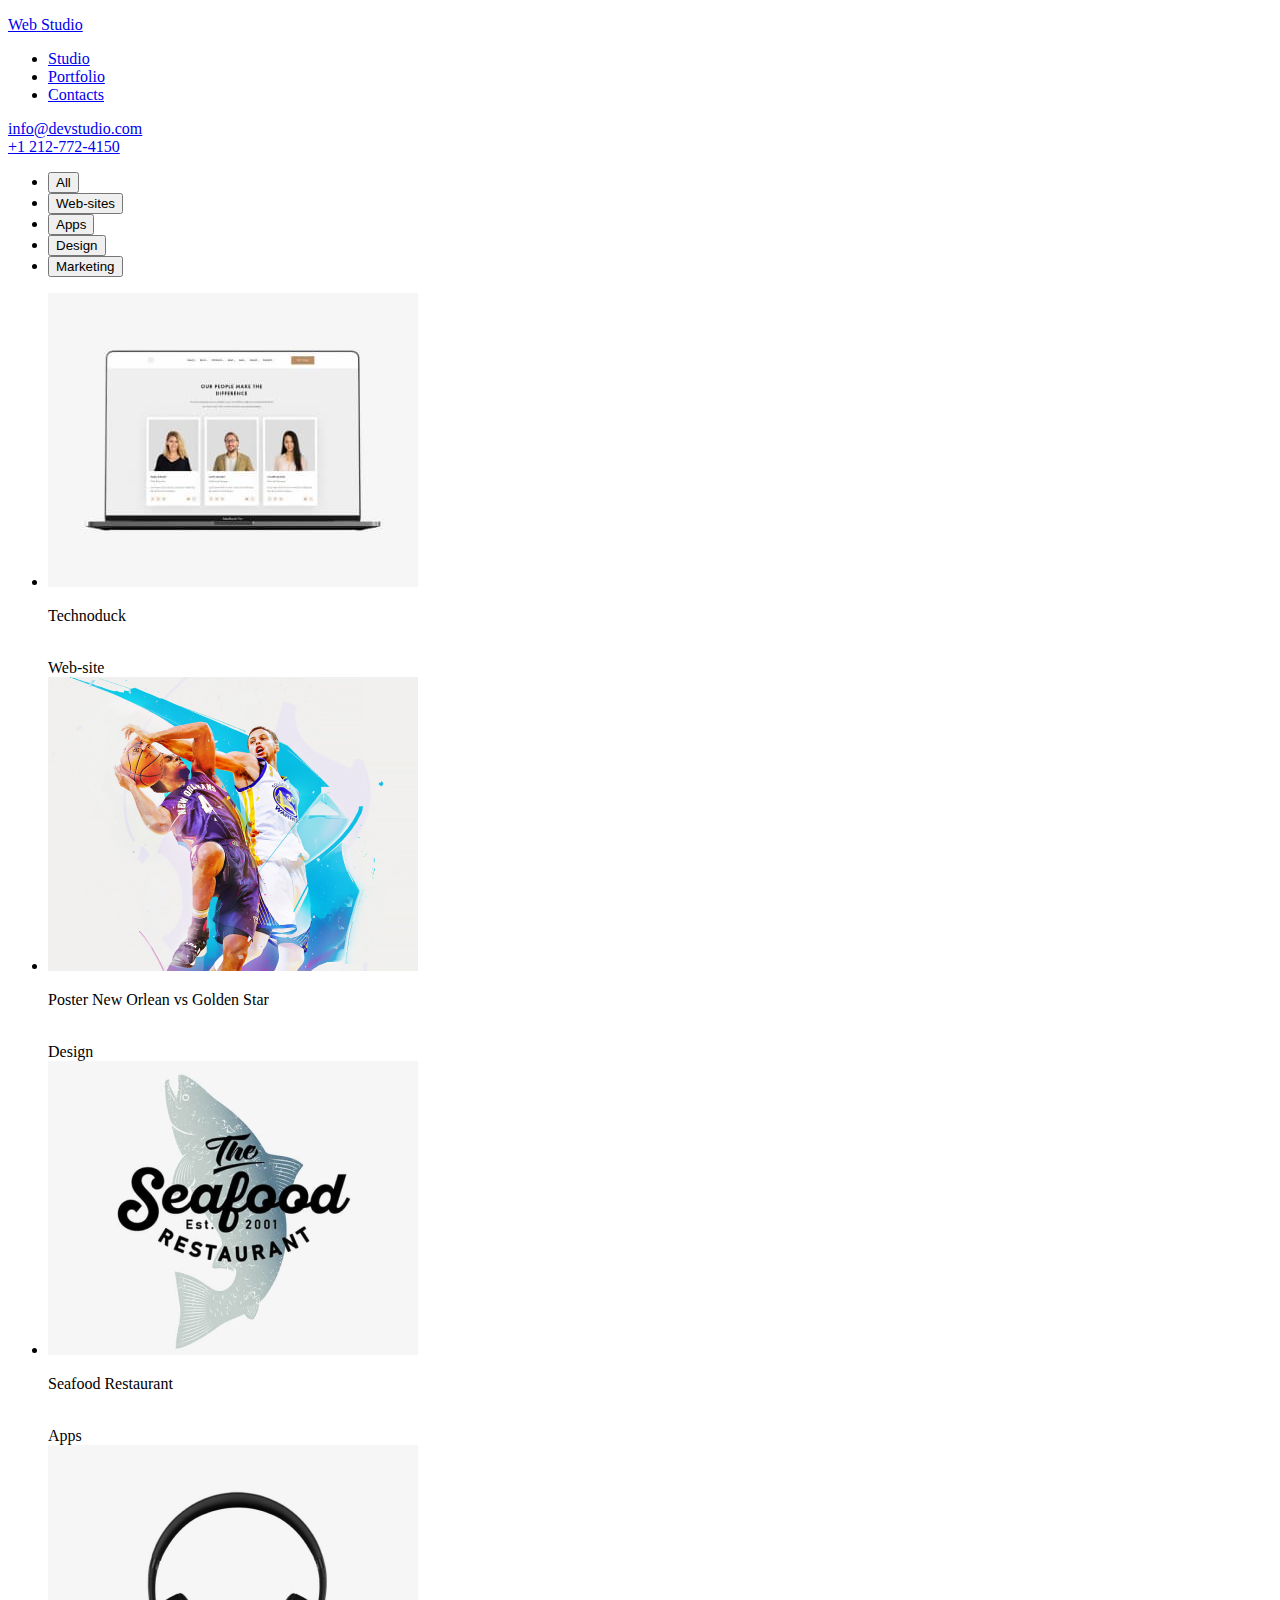
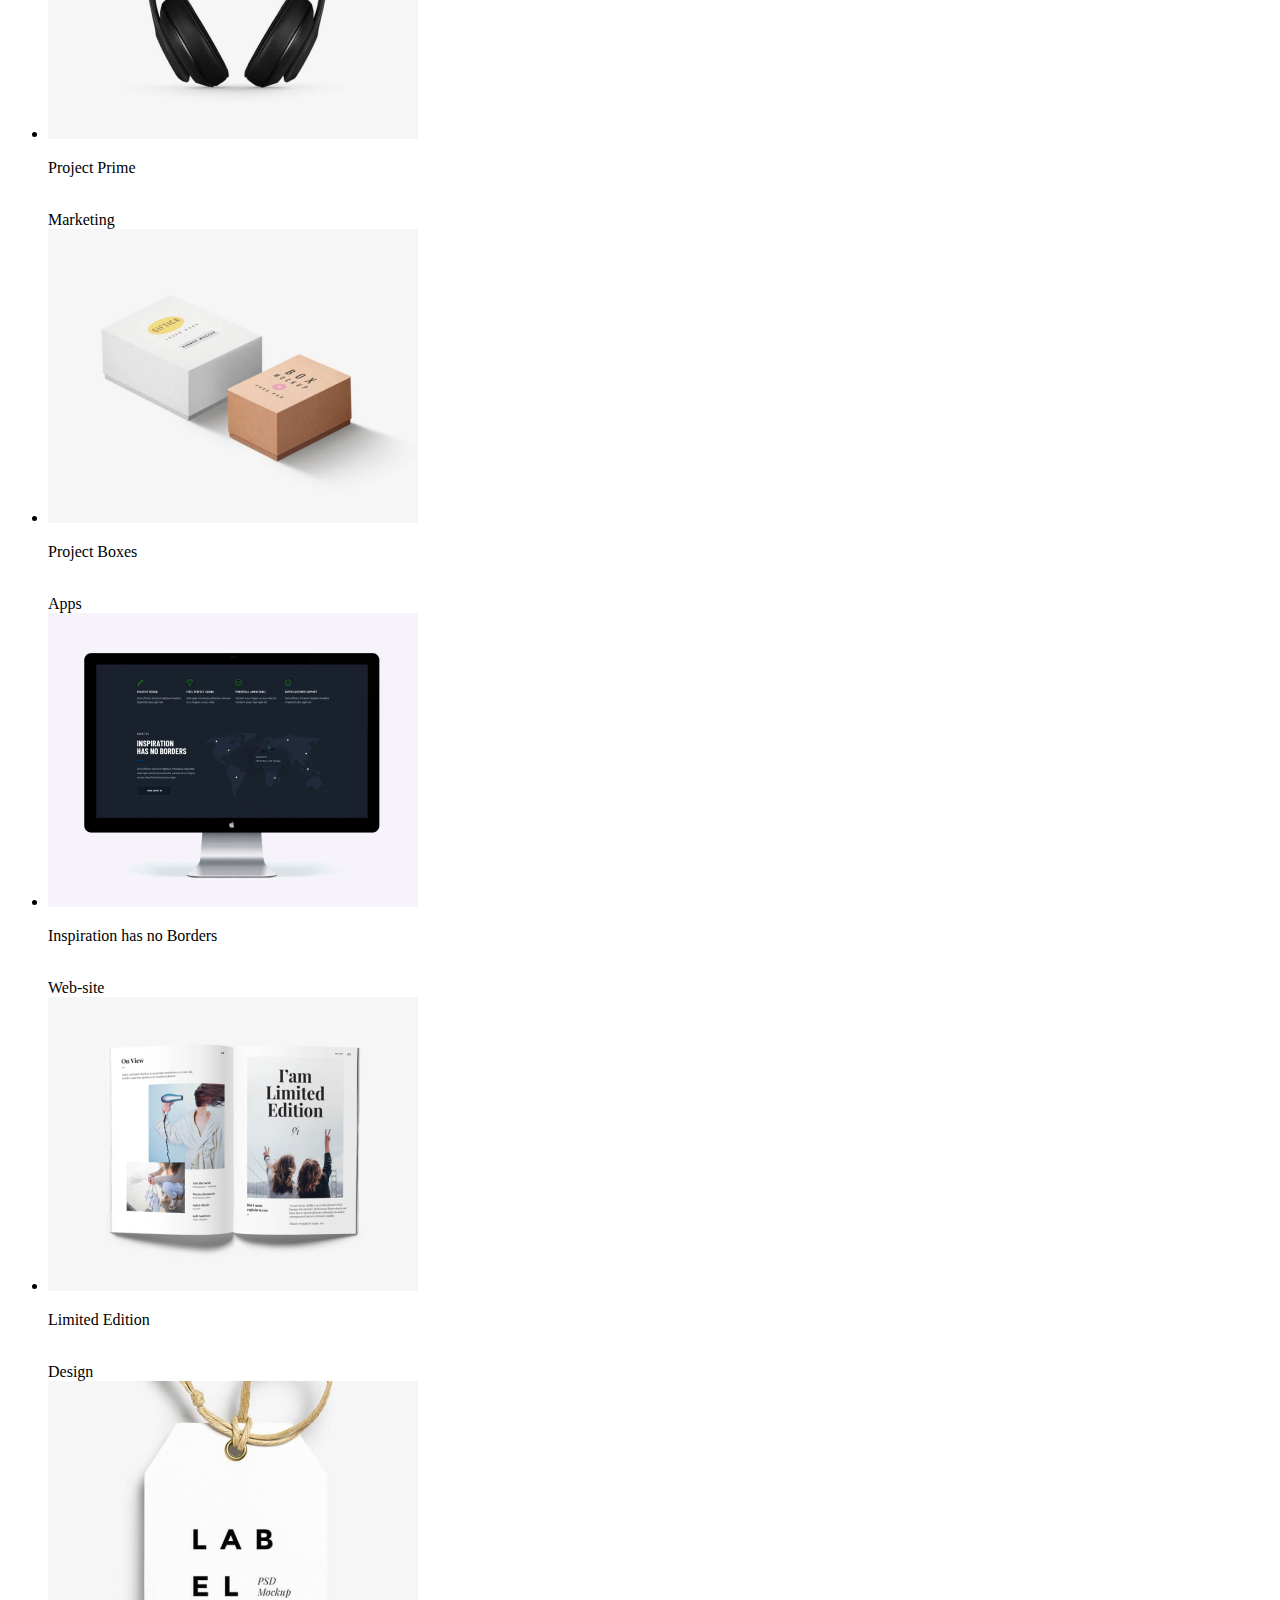
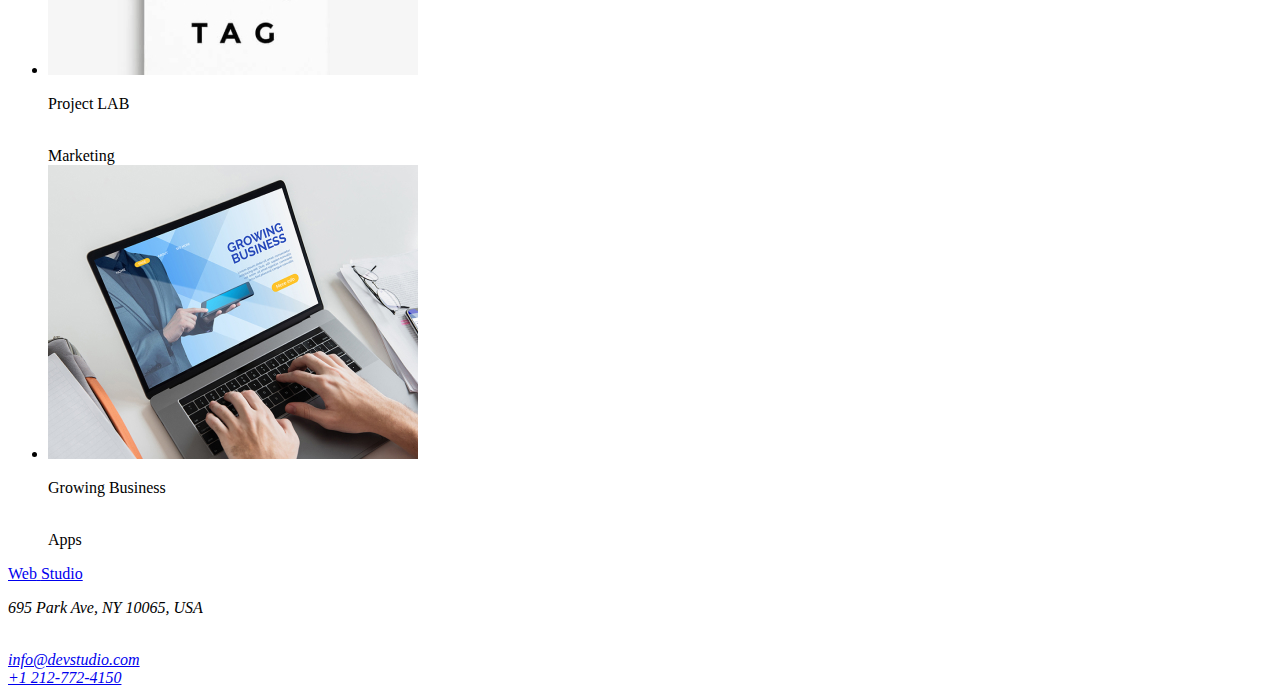
==== portofoliu.html @ f9ac8715 "add html files" ====
<!DOCTYPE html>
<html lang="en">
  <head>
    <meta charset="UTF-8" />
    <meta name="viewport" content="width=device-width, initial-scale=1.0" />
    <title>Portofoliu</title>
    <link rel="preconnect" href="https://fonts.googleapis.com" />
    <link rel="preconnect" href="https://fonts.gstatic.com" crossorigin />
    <link
      href="https://fonts.googleapis.com/css2?family=Oleo+Script&family=Raleway:wght@700&family=Roboto:wght@400;500;700;900&display=swap"
      rel="stylesheet"
    />
    <link rel="stylesheet" href="./css/styles.css" />
  </head>
  <body>
    <header class="global-header">
      <!--Logo WebStudio-->
      <a href="./images/logo-webstudio.png" class="logo-link">
        <p class="logo">
          <span class="logo-web">Web</span>
          <span class="logo-studio">Studio</span>
        </p>
      </a>
      <nav class="main-navigation">
        <ul>
          <li><a class="studio" href="index.html">Studio</a></li>
          <li><a class="portofoliu" href="portofoliu.html">Portfolio</a></li>
          <li><a class="contacts" href="#">Contacts</a></li>
        </ul>
      </nav>

      <a class="email" href="mailto:info@devstudio.com">info@devstudio.com</a
      ><br />
      <a class="tel" href="tel:+12127724150">+1 212-772-4150</a>
    </header>

    <!-- main section -->
    <main>
      <section>
        <!-- buttons -->
        <ul class="portofoliu-buttons">
          <li><button class="button-all" type="button">All</button></li>
          <li>
            <button class="button-web-sites" type="button">Web-sites</button>
          </li>
          <li><button class="button-apps" type="button">Apps</button></li>
          <li><button class="button-design" type="button">Design</button></li>
          <li>
            <button class="button-marketing" type="button">Marketing</button>
          </li>
        </ul>

        <!-- gallery -->

        <ul class="gallery">
          <li>
            <img
              class="gallery-name"
              src="./images/technoduck-1.jpg"
              alt="Our people"
              width="370"
              height="294"
            />
            <br />
            <p class="gallery-name">Technoduck</p>
            <br />
            <span class="gallery-function">Web-site</span>
          </li>
          <li>
            <img
              src="./images/poster-2.jpg"
              alt="Poster New Orlean"
              width="370"
              height="294"
            />
            <br />
            <p class="gallery-name">Poster New Orlean vs Golden Star</p>
            <br />
            <span class="gallery-function">Design</span>
          </li>
          <li>
            <img
              src="./images/seafood-3.jpg"
              alt="Seafood"
              width="370"
              height="294"
            />
            <br />
            <p class="gallery-name">Seafood Restaurant</p>
            <br />
            <span class="gallery-function">Apps</span>
          </li>
          <li>
            <img
              src="./images/project-4.jpg"
              alt="Headphones"
              width="370"
              height="294"
            />
            <br />
            <p class="gallery-name">Project Prime</p>
            <br />
            <span class="gallery-function">Marketing</span>
          </li>
          <li>
            <img
              src="./images/project-5.jpg"
              alt="Boxes"
              width="370"
              height="294"
            />
            <br />
            <p class="gallery-name">Project Boxes</p>
            <br />
            <span class="gallery-function">Apps</span>
          </li>
          <li>
            <img
              src="./images/inspiration-6.jpg"
              alt="screen"
              width="370"
              height="294"
            />
            <br />
            <p class="gallery-name">Inspiration has no Borders</p>
            <br />
            <span class="gallery-function">Web-site</span>
          </li>
          <li>
            <img
              src="./images/limited-7.jpg"
              alt="Book"
              width="370"
              height="294"
            />
            <br />
            <p class="gallery-name">Limited Edition</p>
            <br />
            <span class="gallery-function">Design</span>
          </li>
          <li>
            <img
              src="./images/project-8.jpg"
              alt="Label"
              width="370"
              height="294"
            />
            <br />
            <p class="gallery-name">Project LAB</p>
            <br />
            <span class="gallery-function">Marketing</span>
          </li>
          <li>
            <img
              src="./images/growing-9.jpg"
              alt="Laptop"
              width="370"
              height="294"
            />
            <br />
            <p class="gallery-name">Growing Business</p>
            <br />
            <span class="gallery-function">Apps</span>
          </li>
        </ul>
      </section>
    </main>

    <!-- Footer -->
    <footer class="footer">
      <!--logo WebStudio-->
      <a href="./images/logo-webstudio.png" class="logo-link">
        <span class="logo">
          <span class="logo-web">Web</span>
          <span class="footer-studio">Studio</span>
        </span>
      </a>

      <address class="footer-address">
        <p class="name-address">695 Park Ave, NY 10065, USA</p>
        <br />
        <a class="footer-email-tel" href="mailto:info@devstudio.com"
          >info@devstudio.com</a
        ><br />
        <a class="footer-email-tel" href="tel:+12127724150">+1 212-772-4150</a>
      </address>
    </footer>
  </body>
</html>
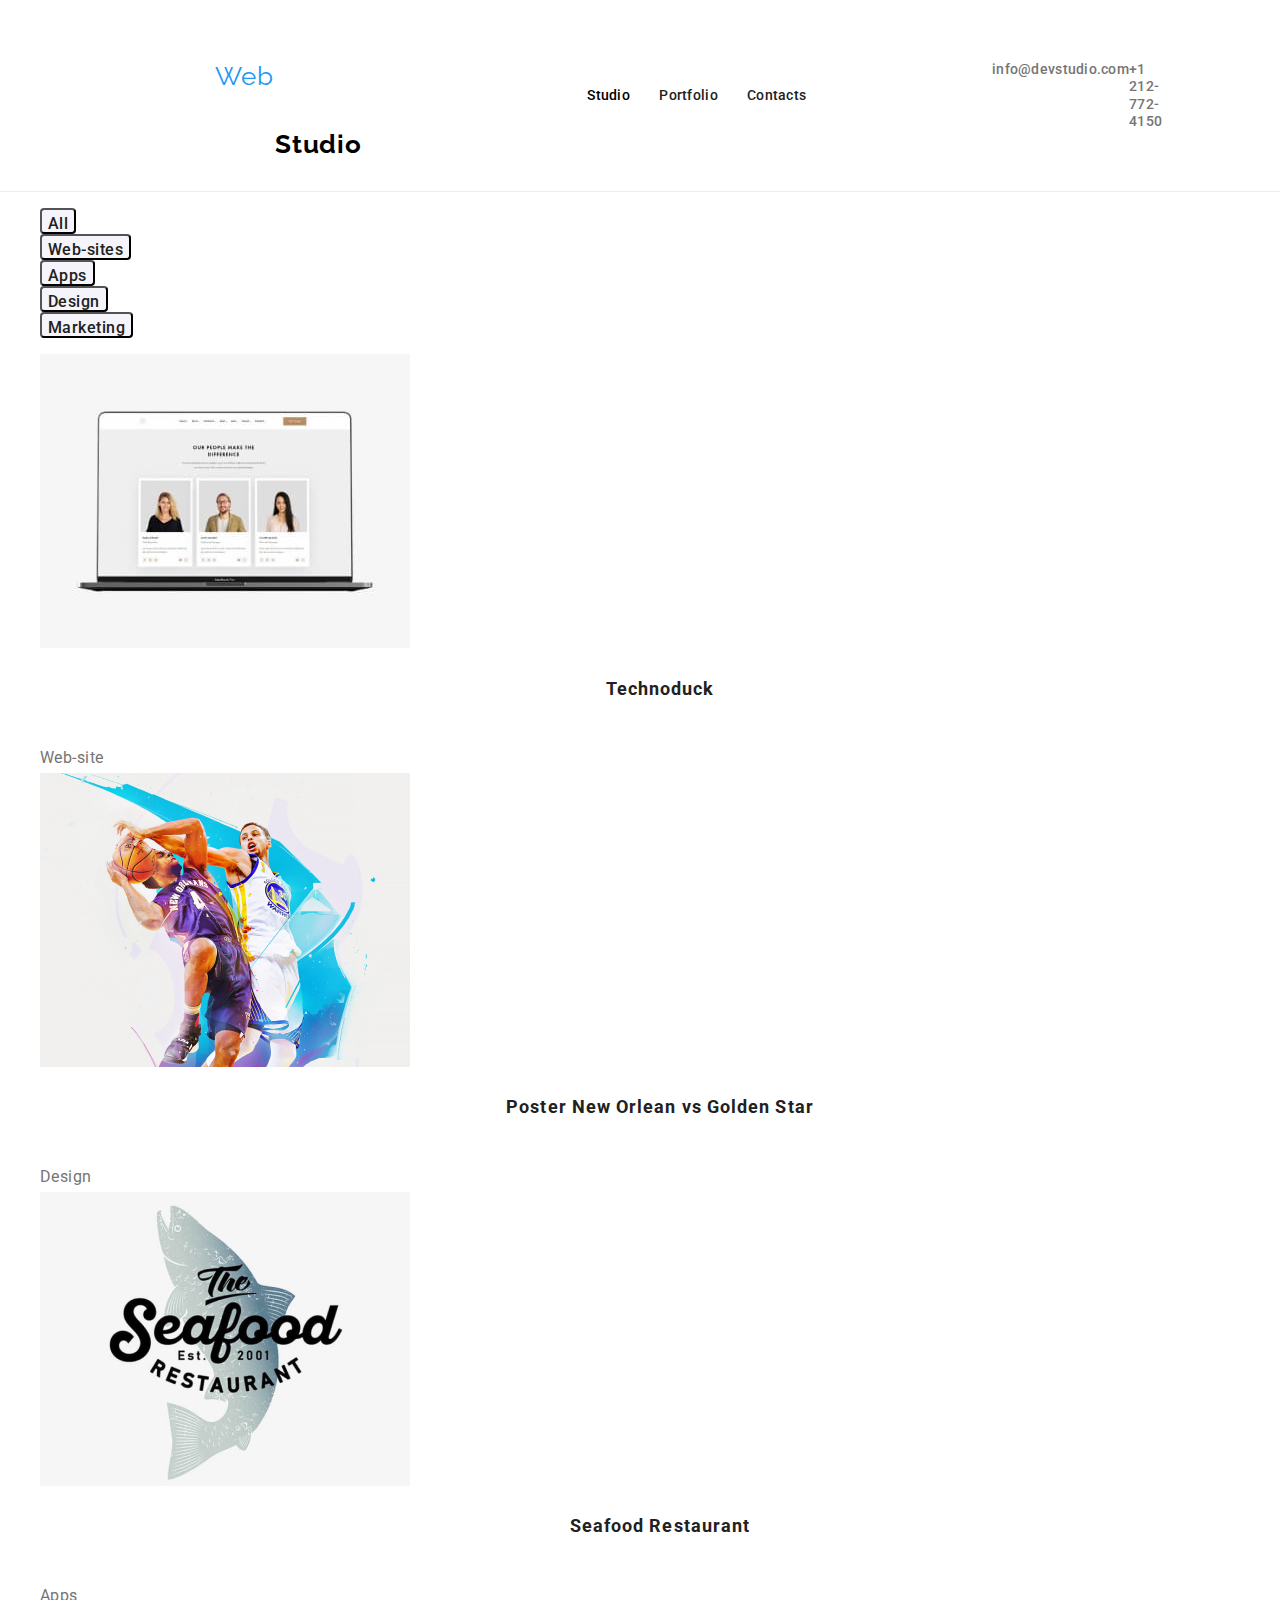
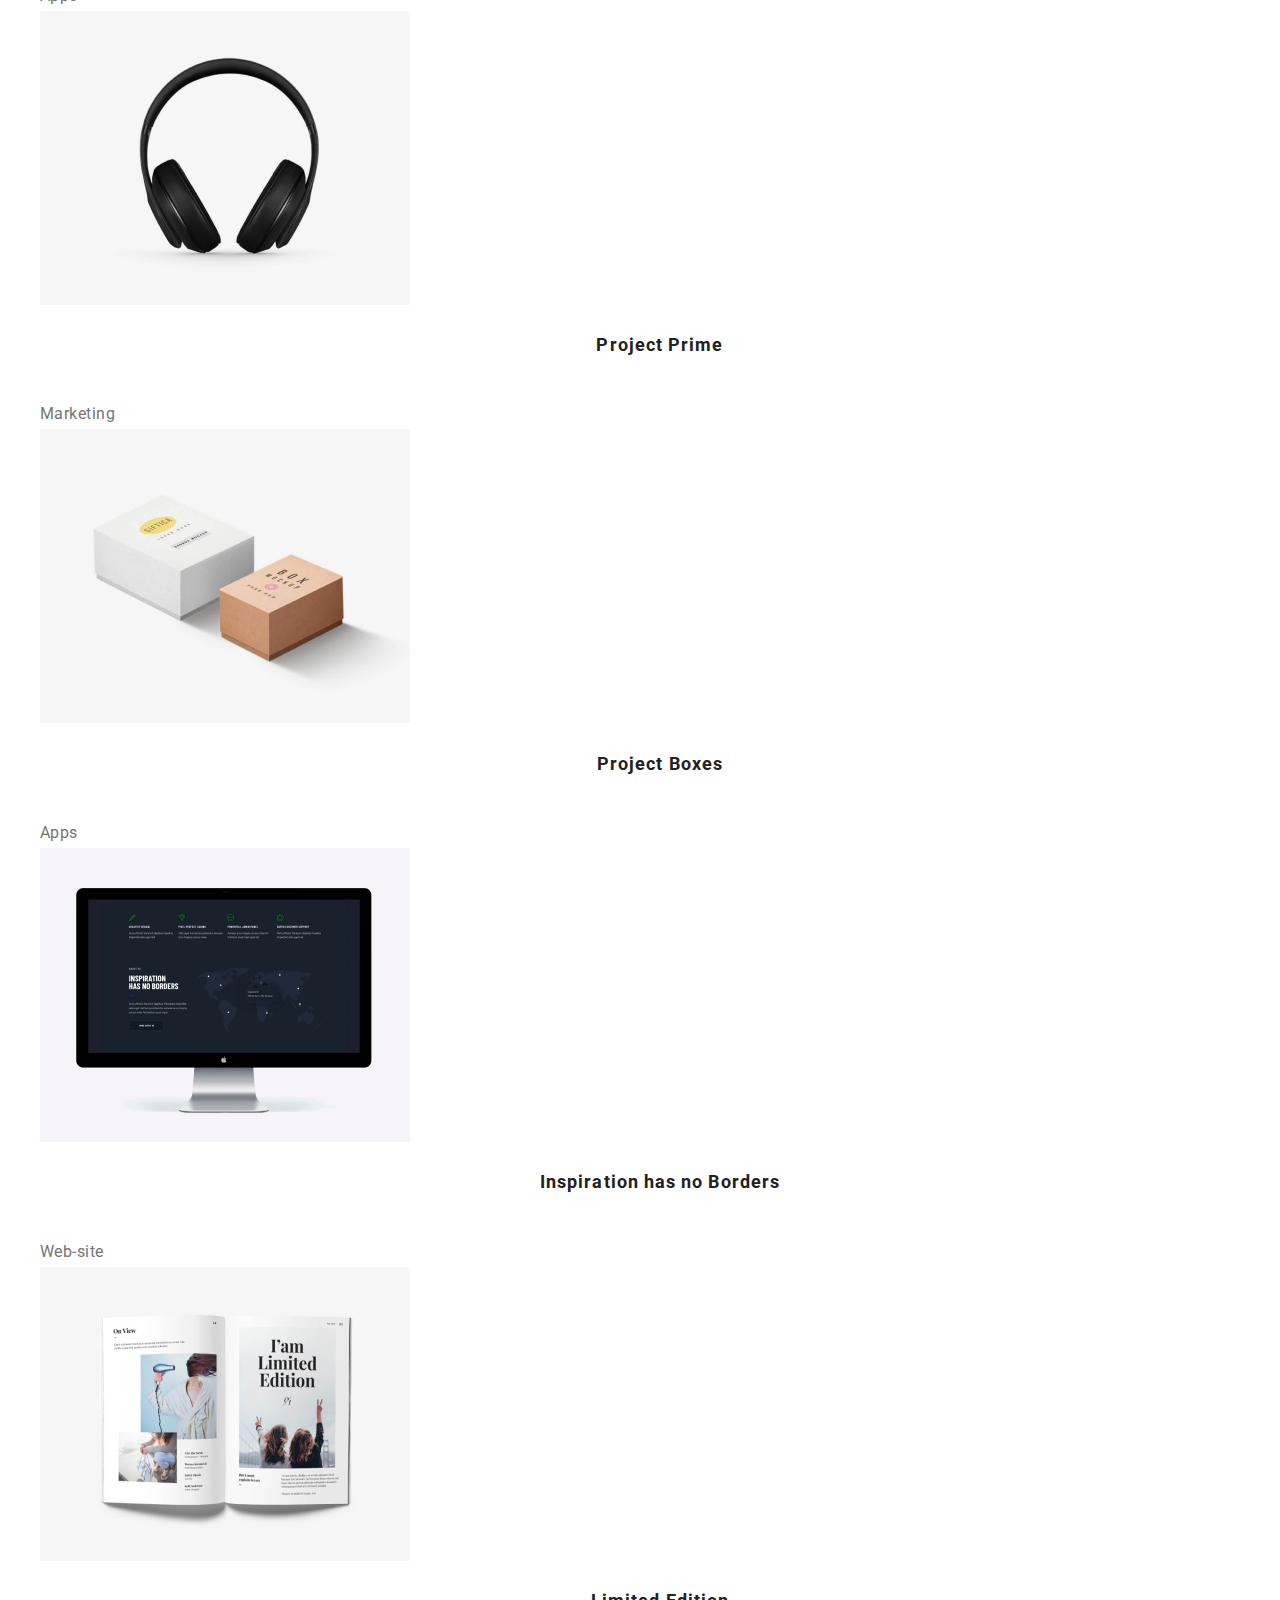
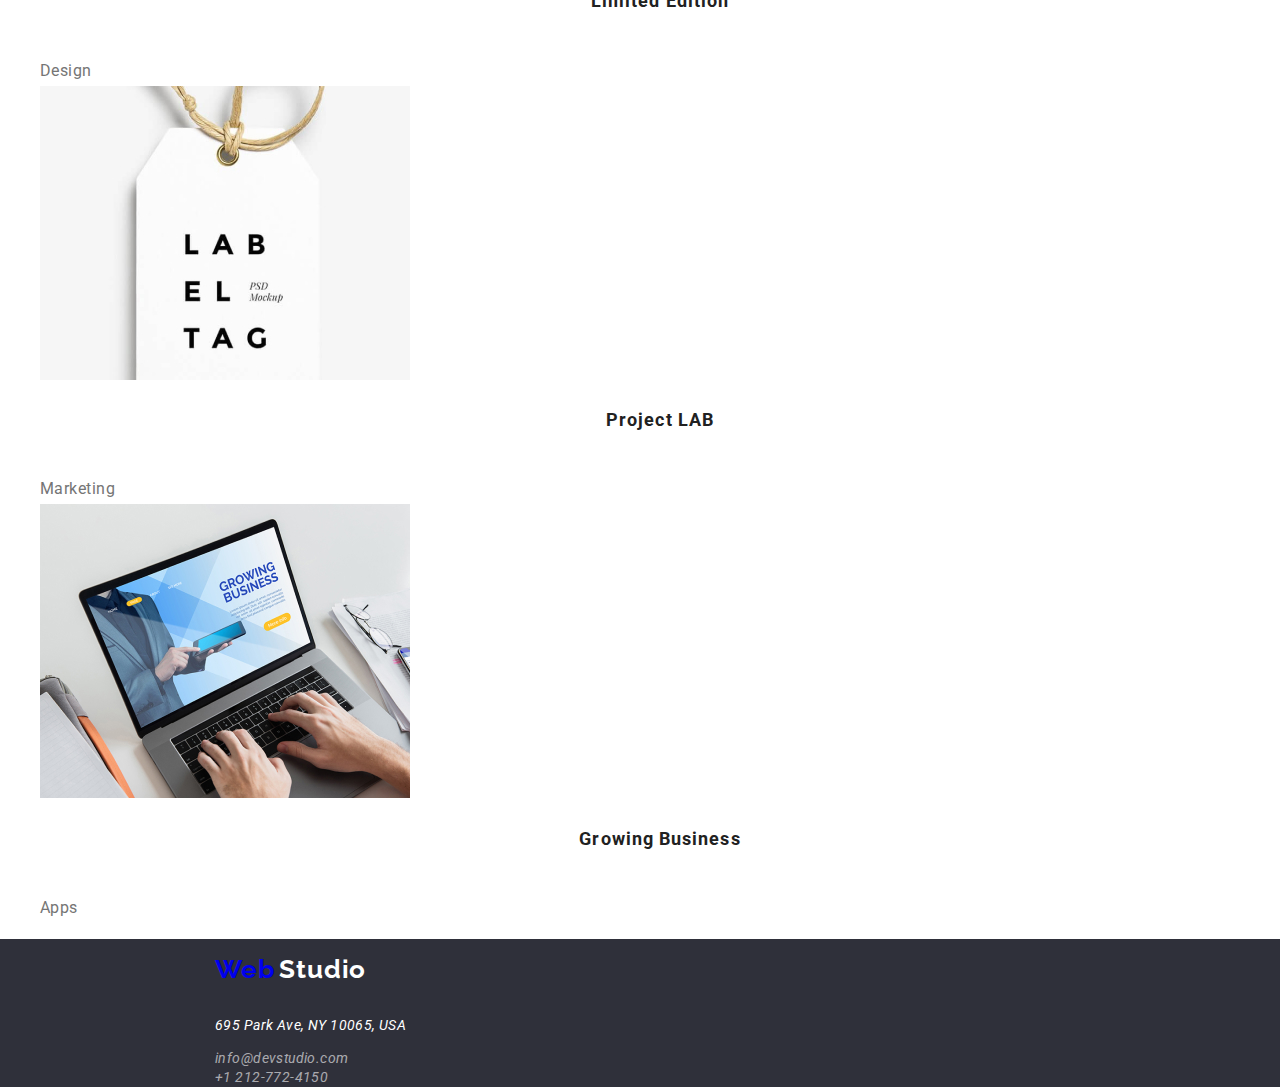
==== commit 9f6d77cc: "add link and some classes" ====
--- a/portofoliu.html
+++ b/portofoliu.html
@@ -10,159 +10,175 @@
       href="https://fonts.googleapis.com/css2?family=Oleo+Script&family=Raleway:wght@700&family=Roboto:wght@400;500;700;900&display=swap"
       rel="stylesheet"
     />
+    <link
+      rel="stylesheet"
+      href="https://cdnjs.cloudflare.com/ajax/libs/modern-normalize/1.0.0/modern-normalize.min.css"
+    />
     <link rel="stylesheet" href="./css/styles.css" />
   </head>
   <body>
     <header class="global-header">
       <!--Logo WebStudio-->
-      <a href="./images/logo-webstudio.png" class="logo-link">
-        <p class="logo">
-          <span class="logo-web">Web</span>
-          <span class="logo-studio">Studio</span>
-        </p>
-      </a>
-      <nav class="main-navigation">
-        <ul>
-          <li><a class="studio" href="index.html">Studio</a></li>
-          <li><a class="portofoliu" href="portofoliu.html">Portfolio</a></li>
-          <li><a class="contacts" href="#">Contacts</a></li>
-        </ul>
-      </nav>
-
-      <a class="email" href="mailto:info@devstudio.com">info@devstudio.com</a
-      ><br />
-      <a class="tel" href="tel:+12127724150">+1 212-772-4150</a>
+      <div class="logo-container">
+        <a href="./images/logo-webstudio.png" class="logo-link">
+          <p class="logo">
+            <span class="logo-web">Web</span>
+            <span class="logo-studio">Studio</span>
+          </p>
+        </a>
+
+        <div class="nav-container">
+          <nav class="main-navigation">
+            <ul>
+              <li><a class="studio" href="index.html">Studio</a></li>
+              <li>
+                <a class="portofoliu" href="portofoliu.html">Portfolio</a>
+              </li>
+              <li><a class="contacts" href="#">Contacts</a></li>
+            </ul>
+          </nav>
+        </div>
+
+        <div class="contact-container">
+          <a class="email" href="mailto:info@devstudio.com"
+            >info@devstudio.com</a
+          ><br />
+          <a class="tel" href="tel:+12127724150">+1 212-772-4150</a>
+        </div>
+      </div>
     </header>
 
     <!-- main section -->
     <main>
-      <section>
+      <section class="portofoliu-container">
         <!-- buttons -->
-        <ul class="portofoliu-buttons">
-          <li><button class="button-all" type="button">All</button></li>
-          <li>
-            <button class="button-web-sites" type="button">Web-sites</button>
-          </li>
-          <li><button class="button-apps" type="button">Apps</button></li>
-          <li><button class="button-design" type="button">Design</button></li>
-          <li>
-            <button class="button-marketing" type="button">Marketing</button>
-          </li>
-        </ul>
-
-        <!-- gallery -->
-
-        <ul class="gallery">
-          <li>
-            <img
-              class="gallery-name"
-              src="./images/technoduck-1.jpg"
-              alt="Our people"
-              width="370"
-              height="294"
-            />
-            <br />
-            <p class="gallery-name">Technoduck</p>
-            <br />
-            <span class="gallery-function">Web-site</span>
-          </li>
-          <li>
-            <img
-              src="./images/poster-2.jpg"
-              alt="Poster New Orlean"
-              width="370"
-              height="294"
-            />
-            <br />
-            <p class="gallery-name">Poster New Orlean vs Golden Star</p>
-            <br />
-            <span class="gallery-function">Design</span>
-          </li>
-          <li>
-            <img
-              src="./images/seafood-3.jpg"
-              alt="Seafood"
-              width="370"
-              height="294"
-            />
-            <br />
-            <p class="gallery-name">Seafood Restaurant</p>
-            <br />
-            <span class="gallery-function">Apps</span>
-          </li>
-          <li>
-            <img
-              src="./images/project-4.jpg"
-              alt="Headphones"
-              width="370"
-              height="294"
-            />
-            <br />
-            <p class="gallery-name">Project Prime</p>
-            <br />
-            <span class="gallery-function">Marketing</span>
-          </li>
-          <li>
-            <img
-              src="./images/project-5.jpg"
-              alt="Boxes"
-              width="370"
-              height="294"
-            />
-            <br />
-            <p class="gallery-name">Project Boxes</p>
-            <br />
-            <span class="gallery-function">Apps</span>
-          </li>
-          <li>
-            <img
-              src="./images/inspiration-6.jpg"
-              alt="screen"
-              width="370"
-              height="294"
-            />
-            <br />
-            <p class="gallery-name">Inspiration has no Borders</p>
-            <br />
-            <span class="gallery-function">Web-site</span>
-          </li>
-          <li>
-            <img
-              src="./images/limited-7.jpg"
-              alt="Book"
-              width="370"
-              height="294"
-            />
-            <br />
-            <p class="gallery-name">Limited Edition</p>
-            <br />
-            <span class="gallery-function">Design</span>
-          </li>
-          <li>
-            <img
-              src="./images/project-8.jpg"
-              alt="Label"
-              width="370"
-              height="294"
-            />
-            <br />
-            <p class="gallery-name">Project LAB</p>
-            <br />
-            <span class="gallery-function">Marketing</span>
-          </li>
-          <li>
-            <img
-              src="./images/growing-9.jpg"
-              alt="Laptop"
-              width="370"
-              height="294"
-            />
-            <br />
-            <p class="gallery-name">Growing Business</p>
-            <br />
-            <span class="gallery-function">Apps</span>
-          </li>
-        </ul>
+        <div class="buttons-gallery">
+          <ul class="portofoliu-buttons">
+            <li><button class="button-all" type="button">All</button></li>
+            <li>
+              <button class="button-web-sites" type="button">Web-sites</button>
+            </li>
+            <li><button class="button-apps" type="button">Apps</button></li>
+            <li><button class="button-design" type="button">Design</button></li>
+            <li>
+              <button class="button-marketing" type="button">Marketing</button>
+            </li>
+          </ul>
+
+          <!-- gallery -->
+
+          <ul class="gallery">
+            <li>
+              <img
+                class="gallery-name"
+                src="./images/technoduck-1.jpg"
+                alt="Our people"
+                width="370"
+                height="294"
+              />
+              <br />
+              <p class="gallery-name">Technoduck</p>
+              <br />
+              <span class="gallery-function">Web-site</span>
+            </li>
+            <li>
+              <img
+                src="./images/poster-2.jpg"
+                alt="Poster New Orlean"
+                width="370"
+                height="294"
+              />
+              <br />
+              <p class="gallery-name">Poster New Orlean vs Golden Star</p>
+              <br />
+              <span class="gallery-function">Design</span>
+            </li>
+            <li>
+              <img
+                src="./images/seafood-3.jpg"
+                alt="Seafood"
+                width="370"
+                height="294"
+              />
+              <br />
+              <p class="gallery-name">Seafood Restaurant</p>
+              <br />
+              <span class="gallery-function">Apps</span>
+            </li>
+            <li>
+              <img
+                src="./images/project-4.jpg"
+                alt="Headphones"
+                width="370"
+                height="294"
+              />
+              <br />
+              <p class="gallery-name">Project Prime</p>
+              <br />
+              <span class="gallery-function">Marketing</span>
+            </li>
+            <li>
+              <img
+                src="./images/project-5.jpg"
+                alt="Boxes"
+                width="370"
+                height="294"
+              />
+              <br />
+              <p class="gallery-name">Project Boxes</p>
+              <br />
+              <span class="gallery-function">Apps</span>
+            </li>
+            <li>
+              <img
+                src="./images/inspiration-6.jpg"
+                alt="screen"
+                width="370"
+                height="294"
+              />
+              <br />
+              <p class="gallery-name">Inspiration has no Borders</p>
+              <br />
+              <span class="gallery-function">Web-site</span>
+            </li>
+            <li>
+              <img
+                src="./images/limited-7.jpg"
+                alt="Book"
+                width="370"
+                height="294"
+              />
+              <br />
+              <p class="gallery-name">Limited Edition</p>
+              <br />
+              <span class="gallery-function">Design</span>
+            </li>
+            <li>
+              <img
+                src="./images/project-8.jpg"
+                alt="Label"
+                width="370"
+                height="294"
+              />
+              <br />
+              <p class="gallery-name">Project LAB</p>
+              <br />
+              <span class="gallery-function">Marketing</span>
+            </li>
+            <li>
+              <img
+                src="./images/growing-9.jpg"
+                alt="Laptop"
+                width="370"
+                height="294"
+              />
+              <br />
+              <p class="gallery-name">Growing Business</p>
+              <br />
+              <span class="gallery-function">Apps</span>
+            </li>
+          </ul>
+        </div>
       </section>
     </main>
 
@@ -170,15 +186,14 @@
     <footer class="footer">
       <!--logo WebStudio-->
       <a href="./images/logo-webstudio.png" class="logo-link">
-        <span class="logo">
+        <p class="logo">
           <span class="logo-web">Web</span>
           <span class="footer-studio">Studio</span>
-        </span>
+        </p>
       </a>
 
       <address class="footer-address">
         <p class="name-address">695 Park Ave, NY 10065, USA</p>
-        <br />
         <a class="footer-email-tel" href="mailto:info@devstudio.com"
           >info@devstudio.com</a
         ><br />
--- a/css/styles.css
+++ b/css/styles.css
@@ -0,0 +1,588 @@
+:root{--link-color:#212121;
+      --background-color:#2f303a;
+      --border-color:#ececec;
+      --link-activ:#2196f3;
+      --main-background:#2f303a;
+      --address:#757575;
+      --button-hover:#188ce8;
+      --background:#ffffff;
+      --black:#000000;
+      --team-background:#f5f4fa;
+}     
+
+:root{
+--heading-font-family:'Raleway', sans-serif;
+--text-font-family:'Roboto', sans-serif;
+--font-weight-500:500;
+}
+
+
+a {
+  text-decoration: none;
+}
+a:hover {
+  color: var(--link-activ);
+}
+a:active{
+  color: var(--link-activ);
+}
+ul {
+  list-style-type: none;
+}
+
+button{
+  cursor: pointer;
+}
+
+
+.global-header{
+  background-color:var(--background);
+  display: flex;
+  width: 100%;
+  border-bottom: 1px solid var(--border-color)
+
+}
+.logo-container {
+  display: flex;
+  flex-direction: row;
+  width: 100%;
+  align-items: center;
+  justify-content: space-between;
+}
+
+.global-header .logo-web{
+  display: flex;
+  flex-direction: row;
+  padding-top:24px ;
+  padding-left: 215px;
+  font-family:"Raleway", sans-serif;
+  font-size: 26px;
+  font-weight: 400;
+  line-height: 2.8;
+  letter-spacing: 0.03em;
+  text-align: left;
+  color: var(--link-activ);
+}
+
+.global-header .logo-studio{
+  display: flex;
+  flex-direction: row;
+  align-items: center;
+  padding-left: 275px;
+  font-family:var(--heading-font-family);
+  font-size: 26px;
+  font-weight: 700;
+  line-height: 2.4;
+  letter-spacing: 0.03em;
+  text-align: left;
+  color: var(--black);
+}
+
+.global-header .main-navigation ul{
+  display: flex;
+  flex-direction: row;
+  width: 259px;
+  justify-content: space-between;
+  align-items: center;
+}
+
+.contact-container{
+  display: flex;
+  width: 288px;
+  justify-content: space-between;
+  padding-right: 215px;
+}
+
+.studio {
+  font-family:var(--text-font-family);
+  font-size: 14px;
+  font-weight: var(--font-weight-500);
+  line-height: 1.28;
+  letter-spacing: 0.02em;
+  text-align: left;
+  width: 42px;
+  height: 16px;
+  margin-top: 32px;
+  color:var:var(--link-activ);
+}
+.global-header .main-navigation .studio a:active {
+color: var(--link-activ);
+}
+.global-header .main-navigation .studio :hover {
+  color: var(--link-activ);
+}
+
+.portofoliu {
+  font-family: var(--text-font-family);
+  font-size: 14px;
+  font-weight: var(--font-weight-500);
+  line-height: 1.28;
+  letter-spacing: 0.02em;
+  color: var(--link-color);
+  width: 58px;
+  height: 16px;
+}
+
+.portofoliu:active{
+  color:var(--link-activ);
+}
+
+.contacts {
+  font-family: var(--text-font-family);
+  font-size: 14px;
+  font-weight: var(--font-weight-500);
+  line-height: 1.25;
+  letter-spacing: 0.02em;
+  text-align: left;
+  width: 59px;
+  height: 16px;
+  top: 32px;
+  color:var(--link-color);
+}
+
+.email {
+  font-family: Roboto;
+  font-size: 14px;
+  font-weight: var(--font-weight-500);
+  line-height: 1.25;
+  letter-spacing: 0.02em;
+  text-align: left;
+  color: var(--address);
+}
+
+.tel {
+  font-family: Roboto;
+  font-size: 14px;
+  font-weight: var(--font-weight-500);
+  line-height: 1.25;
+  letter-spacing: 0.02em;
+  text-align: left;
+  color: var(--address);
+}
+
+.main{
+  width: 100%;
+  background-color:var(--main-background);
+}
+
+h1{
+  font-family: var(--text-font-family);
+  font-size: 44px;
+  font-weight: 900;
+  color: var(--background);
+  width: 696px;
+  padding-top: 200px;
+  padding-left: 452px;
+  text-align: center;
+  text-transform: uppercase;
+}
+
+.button-request:hover{
+  font-family: Roboto;
+  font-size: 16px;
+  font-weight: 700;
+  line-height: 30px;
+  letter-spacing: 0.06em;
+  text-align: center;
+  color: var(--background);
+  width: 136px
+  height: 30px;
+  top: 440px;
+  left: 732px;
+  width: 200px;
+  height: 50px;
+  top: 430px;
+  left: 700px;
+  border-radius: 4px;
+  background-color:var(--button-hover);
+  box-shadow: 0px 4px 4px 0px #00000026;
+}
+
+
+.button-request{
+  font-family: Roboto;
+  font-size: 16px;
+  font-weight: 700;
+  line-height: 30px;
+  letter-spacing: 0.06em;
+  text-align: center;
+  color: var(--background);
+  width: 161px
+  height: 30px;
+  top: 440px;
+  left: 720px;
+  width: 200px;
+  top: 430px;
+  left: 700px;
+  border-radius: 4px;
+  background-color: var(--link-activ);
+  box-shadow: 0px 4px 4px 0px #00000026;
+  margin-top: 30px;
+  margin-bottom: 200px;
+  margin-left: 700px;
+}
+
+/*--about company--*/
+
+.details-section{
+  display: flex;
+  width: 100%;
+  padding-top: 94px;
+  padding-right: 215px;
+  padding-left: 215px;
+
+}
+.details-section ul{
+  display: flex;
+  width:270px;
+  flex-direction: row;
+  justify-content: space-between;
+  align-items: center;
+}
+
+.company-title{
+  font-family:var(--text-font-family);
+  font-size: 14px;
+  font-weight: 700;
+  line-height: 1.28;
+  letter-spacing: 0.03em;
+  text-align:left;
+  width: 270px;
+  top: 774px;
+  color: var(--link-color);
+}
+
+.details{
+  font-family:var(--text-font-family);
+  font-size: 14px;
+  font-weight: 400;
+  line-height: 1.87;
+  letter-spacing: 0.03em;
+  text-align: left;
+  color: var(--address);
+  width: 270px;
+  height: 75p;x
+  margin-top: 800px;
+}
+
+/*what we do*/
+
+
+
+.title {
+  font-family: Roboto;
+  font-size: 36px;
+  font-weight: 700;
+  line-height: 3.29;
+  letter-spacing: 0.03em;
+  text-align: center;
+  color: var(--link-color);
+  display: flex;
+  padding-right: 701px;
+  padding-left: 701px;
+}
+
+.services-container ul{
+  width: 1170px;
+  display: flex;
+  align-items: center;
+  padding-left: 215px;
+
+}
+ul .item-tel{
+  margin-left: 30px;
+}
+ul .item-design{
+  padding-right: 215px;
+  margin-left: 30px;
+}
+
+/*--our team*/
+
+.team{
+  width: 100%;
+  background-color:var(--team-background)
+}
+
+
+.team .team-title{
+  font-family: var(--text-font-family);
+  font-size: 36px;
+  font-weight: 700;
+  line-height: 3.29;
+  letter-spacing: 0.03em;
+  text-align: center;
+  color:var(--link-color);
+  
+}
+
+.team-cards{
+  width: 1170px;
+  display: flex;
+  flex-wrap: wrap;
+  padding-top: 50px;
+  padding-right: 215px;
+  padding-bottom: 94px;
+  padding-left:215px ;
+
+}
+.card-chris{
+  margin-right: 30px;
+  background-color:var(--background);
+}
+.card-tyler{
+  background-color: var(--background);
+}
+
+.team .team-name{
+  font-family: var(--text-font-family);
+  font-size: 16px;
+  font-weight: var(--font-weight-500);
+  line-height: 1.48;
+  letter-spacing: 0.03em;
+  text-align: center;
+  color: var(--link-color);
+
+}
+
+.team .functions-name{
+  font-family: var(--text-font-family);
+  font-size: 16px;
+  font-weight: 400;
+  line-height: 1.46;
+  letter-spacing: 0.03em;
+  text-align: center;
+  color:var(--address);
+}
+  
+
+
+
+
+
+
+
+
+/*footer*/
+
+.footer{
+  background: var(--main-background);
+  width: 100%;
+  top: 2097px;
+}
+.footer .logo{margin-left: 215px;}
+
+.footer .logo-web{
+  font-family: var(--heading-font-family);
+  font-weight: 700;
+  font-size: 26px;
+  line-height: 2.38;
+  letter-spacing: 0.03em;
+  width: 145px;
+  height: 31px;
+  top: 2157px;
+  left: 215px; 
+}
+
+.footer .footer-studio{
+  font-family: var(--heading-font-family);
+  font-size: 26px;
+  font-weight: 700;
+  line-height: 2.38;
+  letter-spacing: 0.03em;
+  color: var(--background);
+  width: 145px;
+  height: 31px;
+  top: 2157px;
+  left: 215px;
+
+}
+
+.footer .footer-address .name-address {
+  font-family:var(--text-font-family);
+  font-size: 14px;
+  font-weight: 400;
+  line-height: 1.28;
+  letter-spacing: 0.03em;
+  color:var(--background);
+  text-align: left;
+  width: 207px
+  height: 16px;
+  top: 1747px;
+  margin-left: 215px;
+  
+}
+
+.footer-address .footer-email-tel{
+  font-family: var(--text-font-family);
+  font-size: 14px;
+  font-weight: 400;
+  line-height: 1.28;
+  letter-spacing: 0.03em;
+  text-align: left;
+  color: #FFFFFF99;
+  width: 231px;
+  height: 16px;
+  margin-left: 215px;
+  margin-top: 1775px;
+}
+
+/*portofoliu*/
+
+/*main-buttons*/
+
+.portofoliu-buttons{
+  width: 516px
+  height: 38px;
+  top: 174px;
+  left: 542px;
+  border-radius: 4px;
+
+}
+.button-all:active{
+font-family: Roboto;
+font-size: 16px;
+font-weight: 500;
+line-height: 26px;
+letter-spacing: 0.03em;
+text-align: center;
+color: var(--background);
+width: 64px
+height: 38px;
+top: 174px;
+left: 542px;
+border-radius: 4px;
+background: #2196F3;
+box-shadow: 0px 2px 2px 0px #0000001F;
+
+box-shadow: 0px 1px 2px 0px #00000014;
+
+box-shadow: 0px 3px 1px 0px #0000001A;
+
+}
+
+.button-all{
+  font-family: var(--text-font-family);
+  font-size: 16px;
+  font-weight: 500;
+  line-height: 26px;
+  letter-spacing: 0.03em;
+  text-align: center;
+  color: var(--link-color);
+  height: 26px;
+  top: 180px;
+  left: 959px;
+  width: 121px
+  height: 38px;
+  top: 174px;
+  left: 937px;
+  border-radius: 4px;
+  background: #F5F4FA;
+
+}
+
+.button-web-sites{
+font-family: var(--text-font-family);
+font-size: 16px;
+font-weight: 500;
+line-height: 26px;
+letter-spacing: 0.03em;
+text-align: center;
+color: var(--link-color);
+height: 26px;
+top: 180px;
+left: 959px;
+width: 121px
+height: 38px;
+top: 174px;
+left: 937px;
+border-radius: 4px;
+background: #F5F4FA;
+}
+
+.button-apps{
+font-family: var(--text-font-family);
+font-size: 16px;
+font-weight: 500;
+line-height: 26px;
+letter-spacing: 0.03em;
+text-align: center;
+color: var(--link-color);
+height: 26px;
+top: 180px;
+left: 959px;
+width: 121px
+height: 38px;
+top: 174px;
+left: 937px;
+border-radius: 4px;
+background: #F5F4FA;
+}
+
+.button-design{
+font-family: var(--text-font-family);
+font-size: 16px;
+font-weight: 500;
+line-height: 26px;
+letter-spacing: 0.03em;
+text-align: center;
+color: var(--link-color);
+height: 26px;
+top: 180px;
+left: 959px;
+width: 121px
+height: 38px;
+top: 174px;
+left: 937px;
+border-radius: 4px;
+background: #F5F4FA;
+}
+
+.button-marketing{
+  font-family: var(--text-font-family);
+font-size: 16px;
+font-weight: 500;
+line-height: 26px;
+letter-spacing: 0.03em;
+text-align: center;
+color: var(--link-color);
+height: 26px;
+top: 180px;
+left: 959px;
+width: 121px
+height: 38px;
+top: 174px;
+left: 937px;
+border-radius: 4px;
+background: #F5F4FA;
+
+}
+
+/*gallery*/
+
+.gallery .gallery-name{
+font-family:var(--text-font-family);
+font-size: 18px;
+font-weight: 700;
+line-height: 36px;
+letter-spacing: 0.06em;
+text-align: center;
+color:var(--link-color);
+}
+
+.gallery .gallery-function{
+font-family: var(--text-font-family);
+font-size: 16px;
+font-weight: 400;
+line-height: 30px;
+letter-spacing: 0.03em;
+text-align:center;
+color: var(--address);
+
+}
+
+
+
+
+
+
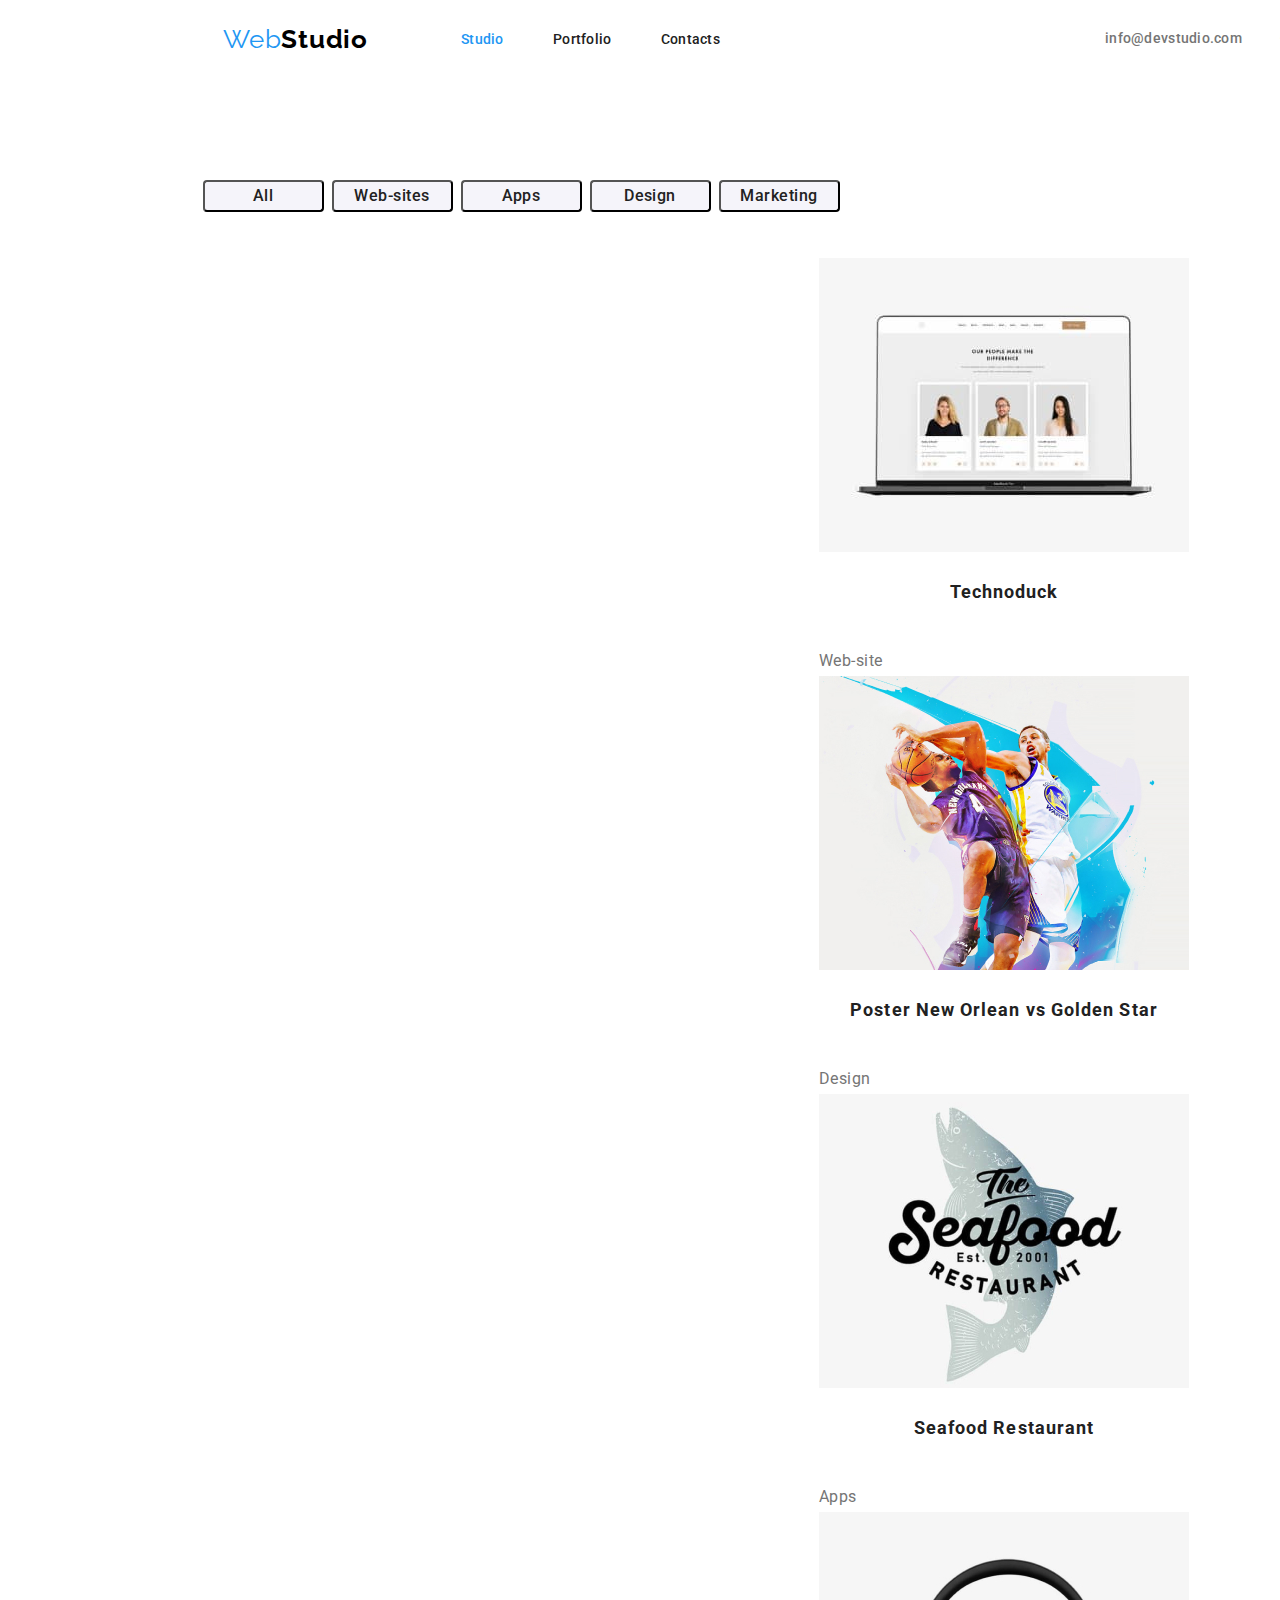
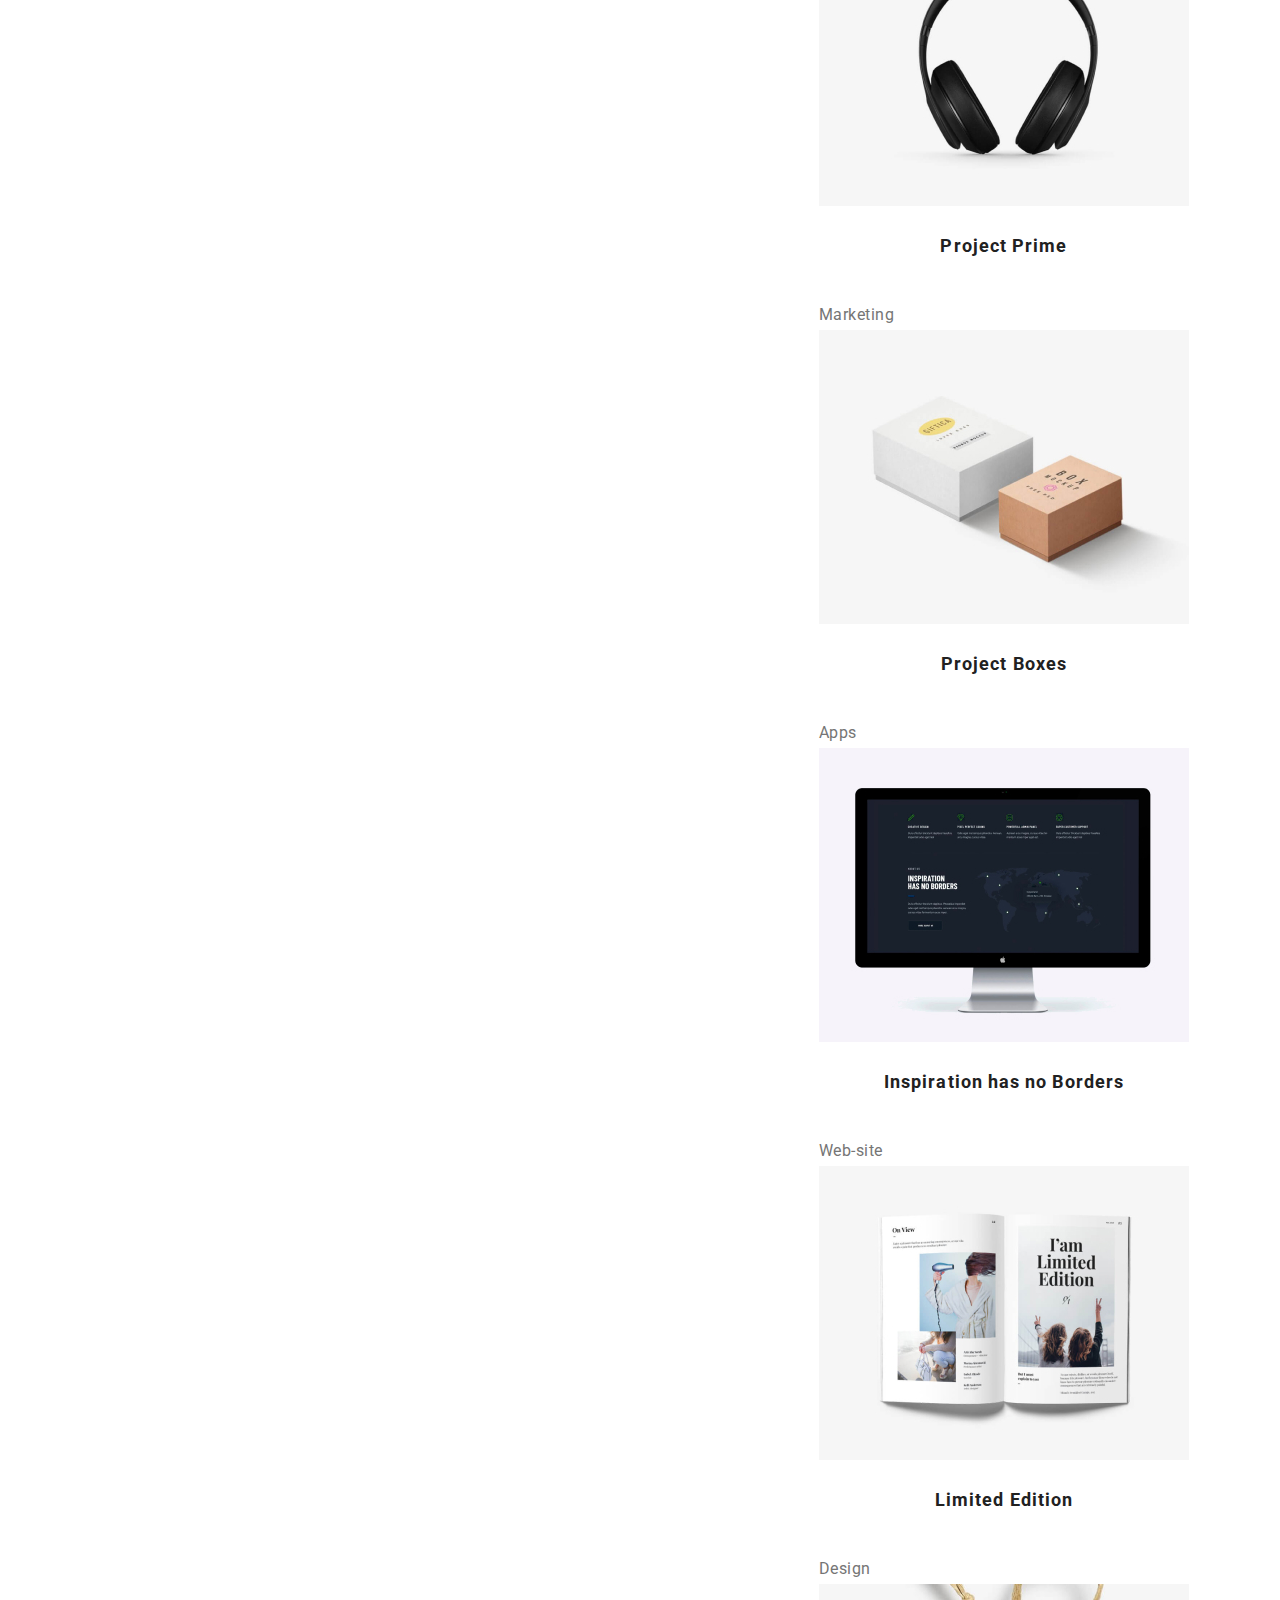
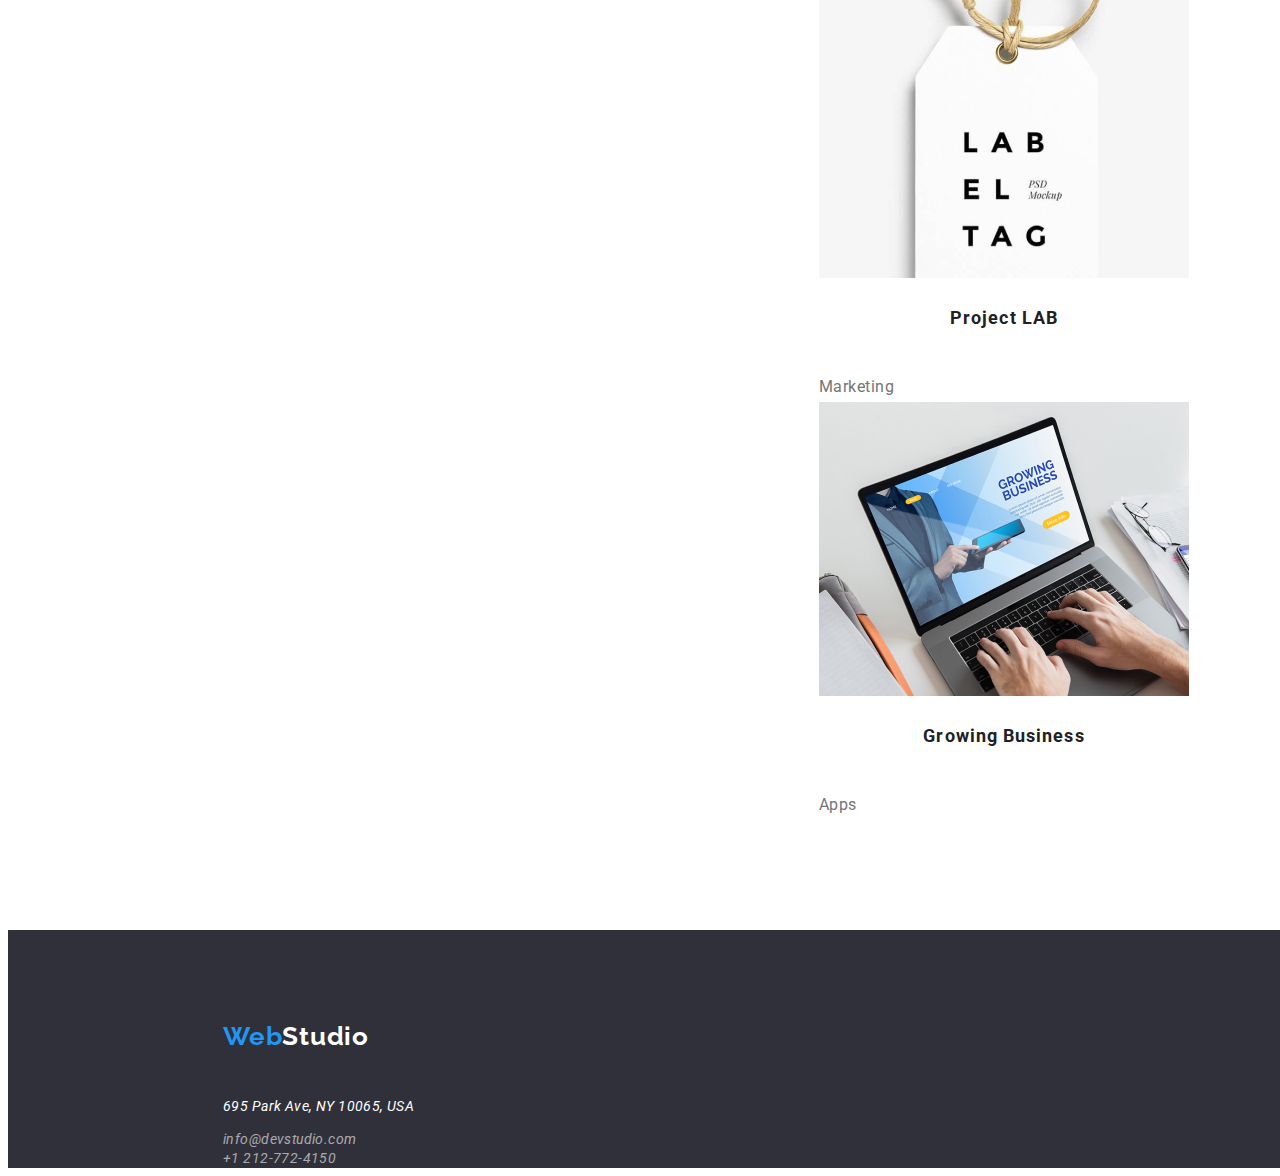
==== commit ad860c9c: "uppdate" ====
--- a/portofoliu.html
+++ b/portofoliu.html
@@ -10,10 +10,7 @@
       href="https://fonts.googleapis.com/css2?family=Oleo+Script&family=Raleway:wght@700&family=Roboto:wght@400;500;700;900&display=swap"
       rel="stylesheet"
     />
-    <link
-      rel="stylesheet"
-      href="https://cdnjs.cloudflare.com/ajax/libs/modern-normalize/1.0.0/modern-normalize.min.css"
-    />
+
     <link rel="stylesheet" href="./css/styles.css" />
   </head>
   <body>
--- a/css/styles.css
+++ b/css/styles.css
@@ -1,114 +1,124 @@
-:root{--link-color:#212121;
-      --background-color:#2f303a;
-      --border-color:#ececec;
-      --link-activ:#2196f3;
-      --main-background:#2f303a;
-      --address:#757575;
-      --button-hover:#188ce8;
-      --background:#ffffff;
-      --black:#000000;
-      --team-background:#f5f4fa;
-}     
-
-:root{
---heading-font-family:'Raleway', sans-serif;
---text-font-family:'Roboto', sans-serif;
---font-weight-500:500;
-}
-
+:root {
+  --link-color: #212121;
+  --background-color: #2f303a;
+  --border-color: #ececec;
+  --link-activ: #2196f3;
+  --main-background: #2f303a;
+  --address: #757575;
+  --button-hover: #188ce8;
+  --background: #ffffff;
+  --black: #000000;
+  --team-background: #f5f4fa;
+}
+
+:root {
+  --heading-font-family: "Raleway", sans-serif;
+  --text-font-family: "Roboto", sans-serif;
+  --font-weight-500: 500;
+}
 
 a {
   text-decoration: none;
 }
+
+ul {
+  list-style-type: none;
+}
+
+button {
+  cursor: pointer;
+}
+body {
+  width: 100%;
+  color: var(--background);
+}
+
+.global-header {
+  width: 100%;
+  background-color: var(--background);
+  display: flex;
+  justify-content: space-between;
+}
+.logo-container {
+  display: flex;
+  align-items: center;
+  width: 100%px;
+  justify-content: space-between;
+  angle: 0 deg;
+  border: 1px solid #ECECEC
+  background-color: var(--background);
+}
+
+.logo-link p{
+  display: flex;
+  width: 145px;
+  margin-left: 215px;
+}
+
+
+
+.global-header .logo-web {
+  display: flex;
+  flex-direction: row;
+  align-items: center;
+  font-family: "Raleway", sans-serif;
+  font-size: 26px;
+  font-weight: 400;
+  letter-spacing: 0.03em;
+  text-align: left;
+  color: var(--link-activ);
+}
+
+.global-header .logo-studio {
+  display: flex;
+  flex-direction: row;
+  align-items: center;
+  font-family: var(--heading-font-family);
+  font-size: 26px;
+  font-weight: 700;
+  letter-spacing: 0.03em;
+
+  color: var(--black);
+}
+
+a {
+  text-decoration: none;
+}
+
+.global-header .main-navigation ul {
+  display: flex;
+  flex-direction: row;
+  width: 259px;
+  justify-content: space-between;
+  align-items: center;
+  top: 32px;
+  margin-right: 385px;
+  padding-left: 93px;
+}
+
+.studio :active{
+  color: var(--link-activ)
+}
+.studio :hover{
+  color: var(--link-activ)
+}
+
 a:hover {
   color: var(--link-activ);
 }
-a:active{
+a:active {
   color: var(--link-activ);
 }
-ul {
-  list-style-type: none;
-}
-
-button{
-  cursor: pointer;
-}
-
-
-.global-header{
-  background-color:var(--background);
-  display: flex;
-  width: 100%;
-  border-bottom: 1px solid var(--border-color)
-
-}
-.logo-container {
-  display: flex;
-  flex-direction: row;
-  width: 100%;
-  align-items: center;
-  justify-content: space-between;
-}
-
-.global-header .logo-web{
-  display: flex;
-  flex-direction: row;
-  padding-top:24px ;
-  padding-left: 215px;
-  font-family:"Raleway", sans-serif;
-  font-size: 26px;
-  font-weight: 400;
-  line-height: 2.8;
-  letter-spacing: 0.03em;
-  text-align: left;
-  color: var(--link-activ);
-}
-
-.global-header .logo-studio{
-  display: flex;
-  flex-direction: row;
-  align-items: center;
-  padding-left: 275px;
-  font-family:var(--heading-font-family);
-  font-size: 26px;
-  font-weight: 700;
-  line-height: 2.4;
-  letter-spacing: 0.03em;
-  text-align: left;
-  color: var(--black);
-}
-
-.global-header .main-navigation ul{
-  display: flex;
-  flex-direction: row;
-  width: 259px;
-  justify-content: space-between;
-  align-items: center;
-}
-
-.contact-container{
-  display: flex;
-  width: 288px;
-  justify-content: space-between;
-  padding-right: 215px;
-}
-
 .studio {
-  font-family:var(--text-font-family);
+
+  font-family: var(--text-font-family);
   font-size: 14px;
   font-weight: var(--font-weight-500);
   line-height: 1.28;
   letter-spacing: 0.02em;
   text-align: left;
-  width: 42px;
-  height: 16px;
-  margin-top: 32px;
-  color:var:var(--link-activ);
-}
-.global-header .main-navigation .studio a:active {
-color: var(--link-activ);
-}
-.global-header .main-navigation .studio :hover {
+  align-items: center;
+  
   color: var(--link-activ);
 }
 
@@ -119,12 +129,11 @@
   line-height: 1.28;
   letter-spacing: 0.02em;
   color: var(--link-color);
-  width: 58px;
-  height: 16px;
-}
-
-.portofoliu:active{
-  color:var(--link-activ);
+  align-items: center;
+}
+
+.portofoliu:active {
+  color: var(--link-activ);
 }
 
 .contacts {
@@ -134,10 +143,20 @@
   line-height: 1.25;
   letter-spacing: 0.02em;
   text-align: left;
-  width: 59px;
-  height: 16px;
-  top: 32px;
-  color:var(--link-color);
+  color: var(--link-color);
+}
+
+.global-header .main-navigation .studio :active {
+  color: var(--link-activ);
+}
+
+
+.contact-container {
+  display: flex;
+  flex-direction: row;
+  width: 288px;
+  justify-content: space-between;
+  align-items: center;
 }
 
 .email {
@@ -160,24 +179,42 @@
   color: var(--address);
 }
 
-.main{
+.main-section {
+  display: flex;
+  justify-content: center;
+  align-items: center;
   width: 100%;
-  background-color:var(--main-background);
-}
-
-h1{
+  background-color: var(--main-background);
+  top: 80px;
+}
+
+.main-title{
+  display: flex;
+  justify-content: center;
+  width: 696px;
+  padding-top: 200px;
+
+}
+
+h1 {
   font-family: var(--text-font-family);
   font-size: 44px;
   font-weight: 900;
+  text-align: center;
+  letter-spacing: 0.06em;
+  text-transform: uppercase;
   color: var(--background);
-  width: 696px;
-  padding-top: 200px;
-  padding-left: 452px;
-  text-align: center;
-  text-transform: uppercase;
-}
-
-.button-request:hover{
+}
+.button-request button{
+  padding: 10px 19px 10px 20px;
+}
+.button-container{
+  display: flex;
+  justify-content: center;
+  align-items: center;
+  padding-bottom: 200px;
+}
+.button-request:hover {
   font-family: Roboto;
   font-size: 16px;
   font-weight: 700;
@@ -185,21 +222,13 @@
   letter-spacing: 0.06em;
   text-align: center;
   color: var(--background);
-  width: 136px
-  height: 30px;
-  top: 440px;
-  left: 732px;
   width: 200px;
-  height: 50px;
-  top: 430px;
-  left: 700px;
-  border-radius: 4px;
-  background-color:var(--button-hover);
+  border-radius: 4px;
+  background-color: var(--button-hover);
   box-shadow: 0px 4px 4px 0px #00000026;
 }
 
-
-.button-request{
+.button-request {
   font-family: Roboto;
   font-size: 16px;
   font-weight: 700;
@@ -207,53 +236,43 @@
   letter-spacing: 0.06em;
   text-align: center;
   color: var(--background);
-  width: 161px
-  height: 30px;
-  top: 440px;
-  left: 720px;
   width: 200px;
-  top: 430px;
-  left: 700px;
   border-radius: 4px;
   background-color: var(--link-activ);
   box-shadow: 0px 4px 4px 0px #00000026;
-  margin-top: 30px;
-  margin-bottom: 200px;
-  margin-left: 700px;
+  
 }
 
 /*--about company--*/
 
-.details-section{
-  display: flex;
+.details-section-one{
+  display: flex;
+  flex-direction: row;
+  justify-content: center;
   width: 100%;
+
+}
+
+.details-section {
+  width: 1170px;
+  display: flex;
+  flex-direction: row;
   padding-top: 94px;
-  padding-right: 215px;
-  padding-left: 215px;
-
-}
-.details-section ul{
-  display: flex;
-  width:270px;
-  flex-direction: row;
-  justify-content: space-between;
-  align-items: center;
-}
-
-.company-title{
-  font-family:var(--text-font-family);
+}
+
+.company-title {
+  font-family: var(--text-font-family);
   font-size: 14px;
   font-weight: 700;
   line-height: 1.28;
   letter-spacing: 0.03em;
-  text-align:left;
+  text-align: left;
   width: 270px;
-  top: 774px;
-  color: var(--link-color);
-}
-
-.details{
-  font-family:var(--text-font-family);
+  color: var(--link-color);
+}
+
+.details {
+  font-family: var(--text-font-family);
   font-size: 14px;
   font-weight: 400;
   line-height: 1.87;
@@ -261,13 +280,11 @@
   text-align: left;
   color: var(--address);
   width: 270px;
-  height: 75p;x
-  margin-top: 800px;
-}
+}
+
+
 
 /*what we do*/
-
-
 
 .title {
   font-family: Roboto;
@@ -278,7 +295,7 @@
   text-align: center;
   color: var(--link-color);
   display: flex;
-  padding-right: 701px;
+  margin-top: 94px;
   padding-left: 701px;
 }
 
@@ -287,54 +304,50 @@
   display: flex;
   align-items: center;
   padding-left: 215px;
-
-}
-ul .item-tel{
+}
+ul .item-tel {
   margin-left: 30px;
 }
-ul .item-design{
+ul .item-design {
   padding-right: 215px;
   margin-left: 30px;
 }
 
 /*--our team*/
 
-.team{
+.team {
   width: 100%;
-  background-color:var(--team-background)
-}
-
-
-.team .team-title{
+  background-color: var(--team-background);
+}
+
+.team .team-title {
   font-family: var(--text-font-family);
   font-size: 36px;
   font-weight: 700;
   line-height: 3.29;
   letter-spacing: 0.03em;
   text-align: center;
-  color:var(--link-color);
-  
-}
-
-.team-cards{
+  color: var(--link-color);
+}
+
+.team-cards {
   width: 1170px;
   display: flex;
   flex-wrap: wrap;
   padding-top: 50px;
   padding-right: 215px;
   padding-bottom: 94px;
-  padding-left:215px ;
-
-}
-.card-chris{
+  padding-left: 215px;
+}
+.card-chris {
   margin-right: 30px;
-  background-color:var(--background);
-}
-.card-tyler{
   background-color: var(--background);
 }
-
-.team .team-name{
+.card-tyler {
+  background-color: var(--background);
+}
+
+.team .team-name {
   font-family: var(--text-font-family);
   font-size: 16px;
   font-weight: var(--font-weight-500);
@@ -342,49 +355,44 @@
   letter-spacing: 0.03em;
   text-align: center;
   color: var(--link-color);
-
-}
-
-.team .functions-name{
+}
+
+.team .functions-name {
   font-family: var(--text-font-family);
   font-size: 16px;
   font-weight: 400;
   line-height: 1.46;
   letter-spacing: 0.03em;
   text-align: center;
-  color:var(--address);
-}
-  
-
-
-
-
-
-
-
+  color: var(--address);
+}
 
 /*footer*/
 
-.footer{
+.footer {
   background: var(--main-background);
   width: 100%;
   top: 2097px;
 }
-.footer .logo{margin-left: 215px;}
-
-.footer .logo-web{
+.footer .logo-link{
+  display: flex;
+  padding-top: 60px;
+}
+
+.footer
+.logo-web {
   font-family: var(--heading-font-family);
   font-weight: 700;
   font-size: 26px;
   line-height: 2.38;
   letter-spacing: 0.03em;
   width: 145px;
-  height: 31px;
   top: 2157px;
-  left: 215px; 
-}
-
-.footer .footer-studio{
+  left: 215px;
+  color: var(--link-activ);
+}
+
+.footer .footer-studio {
   font-family: var(--heading-font-family);
   font-size: 26px;
   font-weight: 700;
@@ -392,76 +400,94 @@
   letter-spacing: 0.03em;
   color: var(--background);
   width: 145px;
-  height: 31px;
   top: 2157px;
   left: 215px;
-
 }
 
 .footer .footer-address .name-address {
-  font-family:var(--text-font-family);
+  font-family: var(--text-font-family);
   font-size: 14px;
   font-weight: 400;
   line-height: 1.28;
   letter-spacing: 0.03em;
-  color:var(--background);
-  text-align: left;
-  width: 207px
-  height: 16px;
+  color: var(--background);
+  text-align: left;
+  width: 207px;
   top: 1747px;
   margin-left: 215px;
-  
-}
-
-.footer-address .footer-email-tel{
+}
+.footer-address{
+  display: block;
+  top: 2216px;
+}
+
+.footer-address .footer-email-tel {
   font-family: var(--text-font-family);
   font-size: 14px;
   font-weight: 400;
   line-height: 1.28;
   letter-spacing: 0.03em;
   text-align: left;
-  color: #FFFFFF99;
+  color: #ffffff99;
   width: 231px;
-  height: 16px;
   margin-left: 215px;
-  margin-top: 1775px;
+  
 }
 
 /*portofoliu*/
 
 /*main-buttons*/
 
-.portofoliu-buttons{
-  width: 516px
-  height: 38px;
+.portofoliu-container {
+  width: 100%;
+  display: flex;
+  flex-direction: row;
+  padding: 94px 215px;
+}
+.gallery {
+  display: flex;
+  justify-content: center;
+  align-items: center;
+  flex-direction: column;
+  margin-top: 94px;
+}
+
+.buttons-gallery {
+  display: flex;
+  flex-direction: row;
+  width: 1170px;
+}
+.portofoliu-buttons {
+  flex-direction: row;
+  align-content: center;
+  width: 516px;
   top: 174px;
   left: 542px;
   border-radius: 4px;
-
-}
-.button-all:active{
-font-family: Roboto;
-font-size: 16px;
-font-weight: 500;
-line-height: 26px;
-letter-spacing: 0.03em;
-text-align: center;
-color: var(--background);
-width: 64px
-height: 38px;
-top: 174px;
-left: 542px;
-border-radius: 4px;
-background: #2196F3;
-box-shadow: 0px 2px 2px 0px #0000001F;
-
-box-shadow: 0px 1px 2px 0px #00000014;
-
-box-shadow: 0px 3px 1px 0px #0000001A;
-
-}
-
-.button-all{
+  display: flex;
+  justify-content: center;
+  gap: 8px;
+}
+.button-all:active {
+  font-family: Roboto;
+  font-size: 16px;
+  font-weight: 500;
+  letter-spacing: 0.03em;
+  text-align: center;
+  color: var(--background);
+  width: 64px;
+  top: 174px;
+  left: 542px;
+  border-radius: 4px;
+  background: #2196f3;
+  box-shadow: 0px 2px 2px 0px #0000001f;
+
+  box-shadow: 0px 1px 2px 0px #00000014;
+
+  box-shadow: 0px 3px 1px 0px #0000001a;
+}
+
+.button-all {
   font-family: var(--text-font-family);
   font-size: 16px;
   font-weight: 500;
@@ -469,120 +495,114 @@
   letter-spacing: 0.03em;
   text-align: center;
   color: var(--link-color);
-  height: 26px;
   top: 180px;
   left: 959px;
-  width: 121px
-  height: 38px;
+  width: 121px;
   top: 174px;
   left: 937px;
   border-radius: 4px;
-  background: #F5F4FA;
-
-}
-
-.button-web-sites{
-font-family: var(--text-font-family);
-font-size: 16px;
-font-weight: 500;
-line-height: 26px;
-letter-spacing: 0.03em;
-text-align: center;
-color: var(--link-color);
-height: 26px;
-top: 180px;
-left: 959px;
-width: 121px
-height: 38px;
-top: 174px;
-left: 937px;
-border-radius: 4px;
-background: #F5F4FA;
-}
-
-.button-apps{
-font-family: var(--text-font-family);
-font-size: 16px;
-font-weight: 500;
-line-height: 26px;
-letter-spacing: 0.03em;
-text-align: center;
-color: var(--link-color);
-height: 26px;
-top: 180px;
-left: 959px;
-width: 121px
-height: 38px;
-top: 174px;
-left: 937px;
-border-radius: 4px;
-background: #F5F4FA;
-}
-
-.button-design{
-font-family: var(--text-font-family);
-font-size: 16px;
-font-weight: 500;
-line-height: 26px;
-letter-spacing: 0.03em;
-text-align: center;
-color: var(--link-color);
-height: 26px;
-top: 180px;
-left: 959px;
-width: 121px
-height: 38px;
-top: 174px;
-left: 937px;
-border-radius: 4px;
-background: #F5F4FA;
-}
-
-.button-marketing{
-  font-family: var(--text-font-family);
-font-size: 16px;
-font-weight: 500;
-line-height: 26px;
-letter-spacing: 0.03em;
-text-align: center;
-color: var(--link-color);
-height: 26px;
-top: 180px;
-left: 959px;
-width: 121px
-height: 38px;
-top: 174px;
-left: 937px;
-border-radius: 4px;
-background: #F5F4FA;
-
+  background: #f5f4fa;
+}
+
+.button-web-sites {
+  font-family: var(--text-font-family);
+  font-size: 16px;
+  font-weight: 500;
+  line-height: 26px;
+  letter-spacing: 0.03em;
+  text-align: center;
+  color: var(--link-color);
+  top: 180px;
+  left: 959px;
+  width: 121px;
+  top: 174px;
+  left: 937px;
+  border-radius: 4px;
+  background: #f5f4fa;
+}
+
+.button-apps {
+  font-family: var(--text-font-family);
+  font-size: 16px;
+  font-weight: 500;
+  line-height: 26px;
+  letter-spacing: 0.03em;
+  text-align: center;
+  color: var(--link-color);
+  top: 180px;
+  left: 959px;
+  width: 121px;
+  top: 174px;
+  left: 937px;
+  border-radius: 4px;
+  background: #f5f4fa;
+}
+
+.button-design {
+  font-family: var(--text-font-family);
+  font-size: 16px;
+  font-weight: 500;
+  line-height: 26px;
+  letter-spacing: 0.03em;
+  text-align: center;
+  color: var(--link-color);
+  top: 180px;
+  left: 959px;
+  width: 121px;
+  top: 174px;
+  left: 937px;
+  border-radius: 4px;
+  background: #f5f4fa;
+}
+
+.button-marketing {
+  font-family: var(--text-font-family);
+  font-size: 16px;
+  font-weight: 500;
+  line-height: 26px;
+  letter-spacing: 0.03em;
+  text-align: center;
+  color: var(--link-color);
+  top: 180px;
+  left: 959px;
+  width: 121px;
+  top: 174px;
+  left: 937px;
+  border-radius: 4px;
+  background: #f5f4fa;
 }
 
 /*gallery*/
 
-.gallery .gallery-name{
-font-family:var(--text-font-family);
-font-size: 18px;
-font-weight: 700;
-line-height: 36px;
-letter-spacing: 0.06em;
-text-align: center;
-color:var(--link-color);
-}
-
-.gallery .gallery-function{
-font-family: var(--text-font-family);
-font-size: 16px;
-font-weight: 400;
-line-height: 30px;
-letter-spacing: 0.03em;
-text-align:center;
-color: var(--address);
-
-}
-
-
-
-
-
-
+.gallery ul {
+  display: flex;
+  flex-wrap: wrap;
+  justify-content: center;
+  gap: 60px;
+
+  margin-block-start: 1em;
+  margin-block-end: 1em;
+  margin-inline-start: 0px;
+  margin-inline-end: 0px;
+  padding-inline-start: 40px;
+}
+
+.gallery .gallery-name {
+  font-family: var(--text-font-family);
+  font-size: 18px;
+  font-weight: 700;
+  line-height: 36px;
+  letter-spacing: 0.06em;
+  text-align: center;
+  color: var(--link-color);
+}
+
+.gallery .gallery-function {
+  font-family: var(--text-font-family);
+  font-size: 16px;
+  font-weight: 400;
+  line-height: 30px;
+  letter-spacing: 0.03em;
+  text-align: center;
+  color: var(--address);
+}
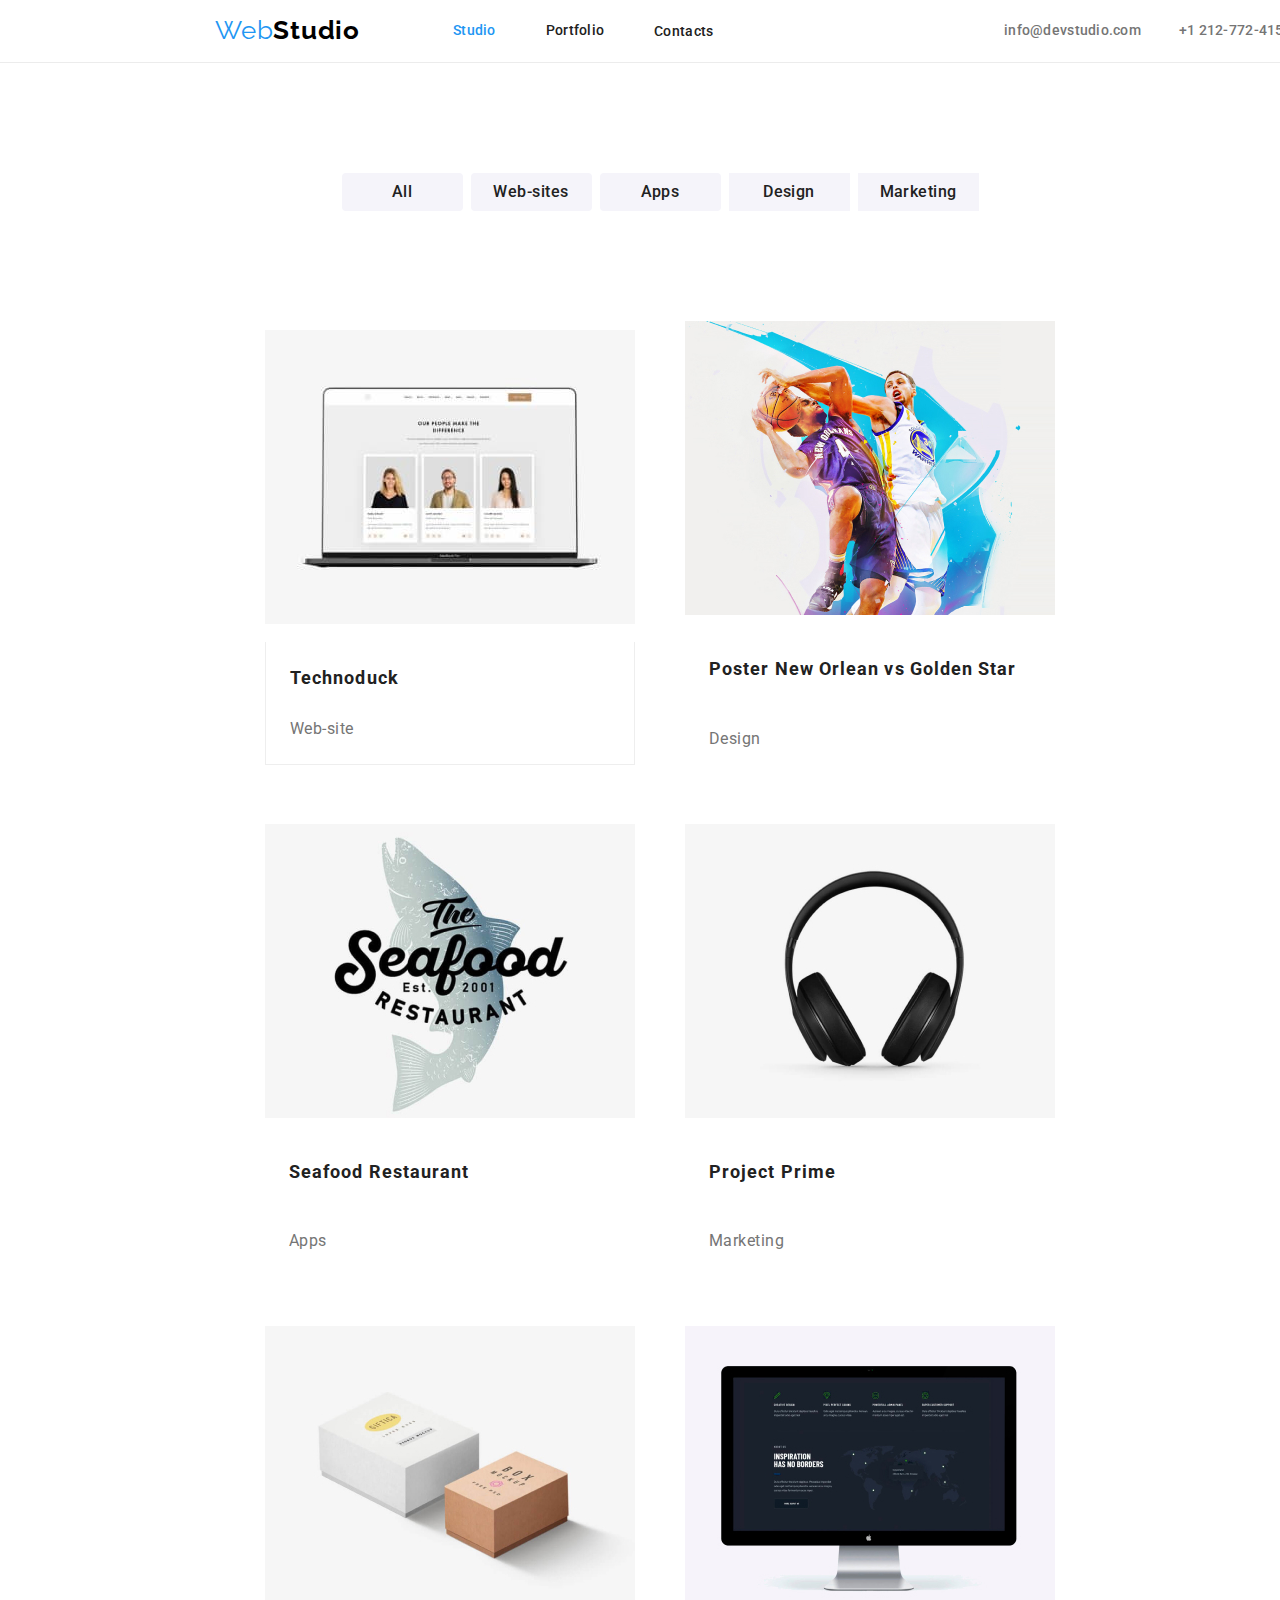
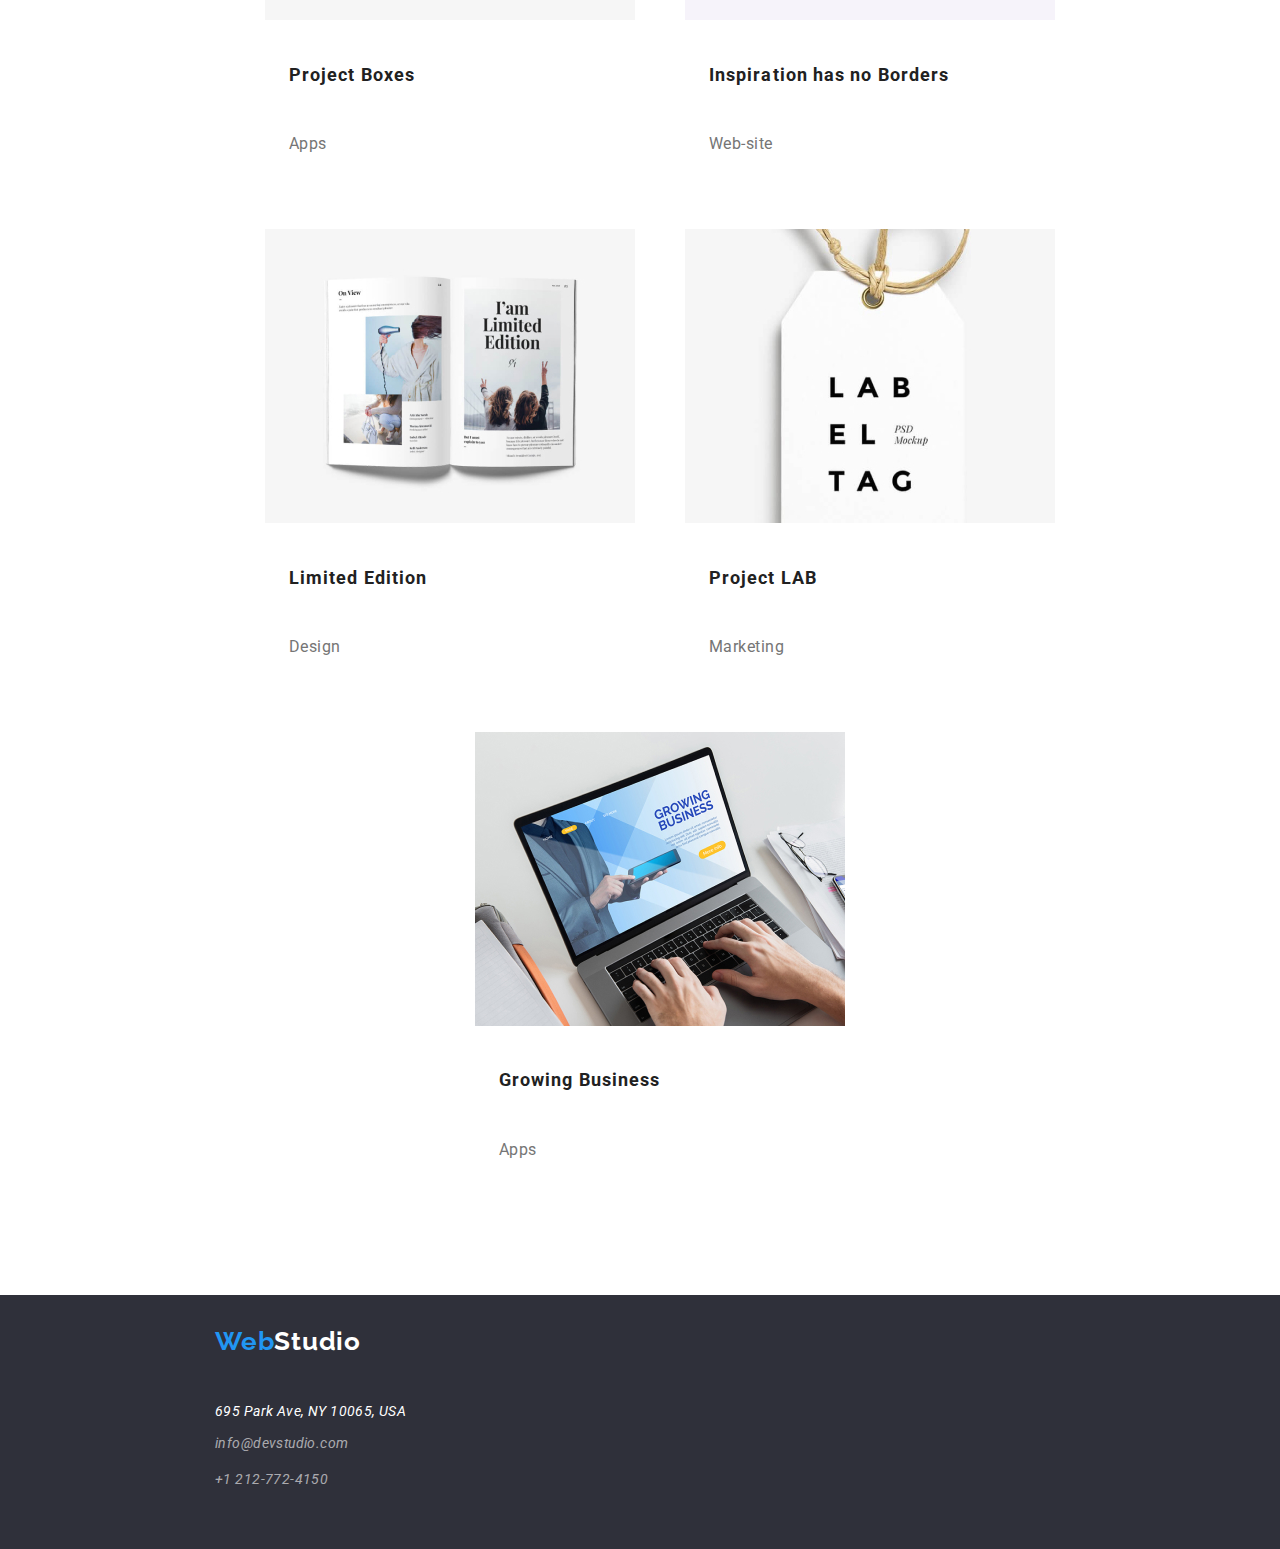
==== commit 5494c493: "update" ====
--- a/portofoliu.html
+++ b/portofoliu.html
@@ -10,7 +10,10 @@
       href="https://fonts.googleapis.com/css2?family=Oleo+Script&family=Raleway:wght@700&family=Roboto:wght@400;500;700;900&display=swap"
       rel="stylesheet"
     />
-
+    <link
+      rel="stylesheet"
+      href="https://cdnjs.cloudflare.com/ajax/libs/modern-normalize/1.0.0/modern-normalize.min.css"
+    />
     <link rel="stylesheet" href="./css/styles.css" />
   </head>
   <body>
@@ -27,7 +30,9 @@
         <div class="nav-container">
           <nav class="main-navigation">
             <ul>
-              <li><a class="studio" href="index.html">Studio</a></li>
+              <li>
+                <a class="studio" href="index.html">Studio</a>
+              </li>
               <li>
                 <a class="portofoliu" href="portofoliu.html">Portfolio</a>
               </li>
@@ -65,20 +70,22 @@
           <!-- gallery -->
 
           <ul class="gallery">
-            <li>
-              <img
-                class="gallery-name"
+            <li class="cards">
+              <img
+                class="card-one"
                 src="./images/technoduck-1.jpg"
                 alt="Our people"
                 width="370"
                 height="294"
               />
               <br />
-              <p class="gallery-name">Technoduck</p>
-              <br />
-              <span class="gallery-function">Web-site</span>
-            </li>
-            <li>
+              <div class="name-function">
+                <p class="gallery-name">Technoduck</p>
+
+                <span class="gallery-function">Web-site</span>
+              </div>
+            </li>
+            <li class="cards">
               <img
                 src="./images/poster-2.jpg"
                 alt="Poster New Orlean"
@@ -90,7 +97,7 @@
               <br />
               <span class="gallery-function">Design</span>
             </li>
-            <li>
+            <li class="cards">
               <img
                 src="./images/seafood-3.jpg"
                 alt="Seafood"
@@ -102,7 +109,7 @@
               <br />
               <span class="gallery-function">Apps</span>
             </li>
-            <li>
+            <li class="cards">
               <img
                 src="./images/project-4.jpg"
                 alt="Headphones"
@@ -114,7 +121,7 @@
               <br />
               <span class="gallery-function">Marketing</span>
             </li>
-            <li>
+            <li class="cards">
               <img
                 src="./images/project-5.jpg"
                 alt="Boxes"
@@ -126,7 +133,7 @@
               <br />
               <span class="gallery-function">Apps</span>
             </li>
-            <li>
+            <li class="cards">
               <img
                 src="./images/inspiration-6.jpg"
                 alt="screen"
@@ -138,7 +145,7 @@
               <br />
               <span class="gallery-function">Web-site</span>
             </li>
-            <li>
+            <li class="cards">
               <img
                 src="./images/limited-7.jpg"
                 alt="Book"
@@ -150,7 +157,7 @@
               <br />
               <span class="gallery-function">Design</span>
             </li>
-            <li>
+            <li class="cards">
               <img
                 src="./images/project-8.jpg"
                 alt="Label"
@@ -162,7 +169,7 @@
               <br />
               <span class="gallery-function">Marketing</span>
             </li>
-            <li>
+            <li class="cards">
               <img
                 src="./images/growing-9.jpg"
                 alt="Laptop"
--- a/css/styles.css
+++ b/css/styles.css
@@ -38,24 +38,20 @@
   background-color: var(--background);
   display: flex;
   justify-content: space-between;
+  border-bottom: 1px solid var(--border-color);
 }
 .logo-container {
   display: flex;
   align-items: center;
-  width: 100%px;
   justify-content: space-between;
-  angle: 0 deg;
-  border: 1px solid #ECECEC
   background-color: var(--background);
 }
 
-.logo-link p{
+.logo-link p {
   display: flex;
   width: 145px;
   margin-left: 215px;
 }
-
-
 
 .global-header .logo-web {
   display: flex;
@@ -91,16 +87,16 @@
   width: 259px;
   justify-content: space-between;
   align-items: center;
-  top: 32px;
+
   margin-right: 385px;
   padding-left: 93px;
 }
 
-.studio :active{
-  color: var(--link-activ)
-}
-.studio :hover{
-  color: var(--link-activ)
+.studio :active {
+  color: var(--link-activ);
+}
+.studio :hover {
+  color: var(--link-activ);
 }
 
 a:hover {
@@ -110,7 +106,6 @@
   color: var(--link-activ);
 }
 .studio {
-
   font-family: var(--text-font-family);
   font-size: 14px;
   font-weight: var(--font-weight-500);
@@ -118,8 +113,9 @@
   letter-spacing: 0.02em;
   text-align: left;
   align-items: center;
-  
-  color: var(--link-activ);
+
+  color: var(--link-activ);
+  padding-right: 50px;
 }
 
 .portofoliu {
@@ -130,6 +126,7 @@
   letter-spacing: 0.02em;
   color: var(--link-color);
   align-items: center;
+  margin-right: 50px;
 }
 
 .portofoliu:active {
@@ -150,7 +147,6 @@
   color: var(--link-activ);
 }
 
-
 .contact-container {
   display: flex;
   flex-direction: row;
@@ -188,12 +184,11 @@
   top: 80px;
 }
 
-.main-title{
+.main-title {
   display: flex;
   justify-content: center;
   width: 696px;
   padding-top: 200px;
-
 }
 
 h1 {
@@ -205,10 +200,10 @@
   text-transform: uppercase;
   color: var(--background);
 }
-.button-request button{
+.button-request button {
   padding: 10px 19px 10px 20px;
 }
-.button-container{
+.button-container {
   display: flex;
   justify-content: center;
   align-items: center;
@@ -240,17 +235,15 @@
   border-radius: 4px;
   background-color: var(--link-activ);
   box-shadow: 0px 4px 4px 0px #00000026;
-  
 }
 
 /*--about company--*/
 
-.details-section-one{
-  display: flex;
-  flex-direction: row;
-  justify-content: center;
-  width: 100%;
-
+.details-section-one {
+  display: flex;
+  flex-direction: row;
+  justify-content: center;
+  width: 100%;
 }
 
 .details-section {
@@ -281,8 +274,6 @@
   color: var(--address);
   width: 270px;
 }
-
-
 
 /*what we do*/
 
@@ -296,21 +287,19 @@
   color: var(--link-color);
   display: flex;
   margin-top: 94px;
-  padding-left: 701px;
-}
-
-.services-container ul{
-  width: 1170px;
-  display: flex;
-  align-items: center;
-  padding-left: 215px;
-}
-ul .item-tel {
-  margin-left: 30px;
-}
-ul .item-design {
-  padding-right: 215px;
-  margin-left: 30px;
+}
+.services-container {
+  display: flex;
+  flex-direction: column;
+  justify-content: center;
+  align-items: center;
+}
+
+.services-container ul {
+  display: flex;
+  justify-content: center;
+  gap: 40px;
+  align-items: center;
 }
 
 /*--our team*/
@@ -331,13 +320,11 @@
 }
 
 .team-cards {
-  width: 1170px;
   display: flex;
   flex-wrap: wrap;
   padding-top: 50px;
-  padding-right: 215px;
+  justify-content: center;
   padding-bottom: 94px;
-  padding-left: 215px;
 }
 .card-chris {
   margin-right: 30px;
@@ -370,17 +357,18 @@
 /*footer*/
 
 .footer {
+  display: flex;
+  flex-direction: column;
+
   background: var(--main-background);
   width: 100%;
   top: 2097px;
 }
-.footer .logo-link{
-  display: flex;
-  padding-top: 60px;
-}
-
-.footer
-.logo-web {
+.footer .logo-link {
+  display: flex;
+}
+
+.footer .logo-web {
   font-family: var(--heading-font-family);
   font-weight: 700;
   font-size: 26px;
@@ -415,10 +403,14 @@
   width: 207px;
   top: 1747px;
   margin-left: 215px;
-}
-.footer-address{
-  display: block;
+  display: flex;
+  flex-direction: row;
+}
+.footer-address {
+  display: flex;
+  flex-direction: column;
   top: 2216px;
+  margin-bottom: 60px;
 }
 
 .footer-address .footer-email-tel {
@@ -431,7 +423,6 @@
   color: #ffffff99;
   width: 231px;
   margin-left: 215px;
-  
 }
 
 /*portofoliu*/
@@ -444,18 +435,13 @@
   flex-direction: row;
   padding: 94px 215px;
 }
-.gallery {
-  display: flex;
-  justify-content: center;
-  align-items: center;
+
+.buttons-gallery {
+  display: flex;
   flex-direction: column;
-  margin-top: 94px;
-}
-
-.buttons-gallery {
-  display: flex;
-  flex-direction: row;
-  width: 1170px;
+  justify-content: center;
+  width: 100%;
+  align-items: center;
 }
 .portofoliu-buttons {
   flex-direction: row;
@@ -501,7 +487,9 @@
   top: 174px;
   left: 937px;
   border-radius: 4px;
+  border-style: none;
   background: #f5f4fa;
+  padding: 6px 22px 6px 22px;
 }
 
 .button-web-sites {
@@ -518,7 +506,9 @@
   top: 174px;
   left: 937px;
   border-radius: 4px;
+  border-style: none;
   background: #f5f4fa;
+  padding: 6px 22px;
 }
 
 .button-apps {
@@ -535,7 +525,9 @@
   top: 174px;
   left: 937px;
   border-radius: 4px;
+  border-style: none;
   background: #f5f4fa;
+  padding: 6px 22px;
 }
 
 .button-design {
@@ -551,8 +543,9 @@
   width: 121px;
   top: 174px;
   left: 937px;
-  border-radius: 4px;
+  border-style: none;
   background: #f5f4fa;
+  padding: 6px 22px;
 }
 
 .button-marketing {
@@ -568,23 +561,28 @@
   width: 121px;
   top: 174px;
   left: 937px;
-  border-radius: 4px;
+  border-style: none;
   background: #f5f4fa;
+  padding: 6px 22px;
 }
 
 /*gallery*/
 
-.gallery ul {
-  display: flex;
+.gallery {
+  display: flex;
+  justify-content: center;
+  align-items: center;
   flex-wrap: wrap;
-  justify-content: center;
-  gap: 60px;
-
-  margin-block-start: 1em;
-  margin-block-end: 1em;
-  margin-inline-start: 0px;
-  margin-inline-end: 0px;
-  padding-inline-start: 40px;
+  margin-top: 94px;
+  gap: 50px;
+}
+.cards {
+  display: flex;
+  flex-direction: column;
+  width: 370px;
+  top: 262px;
+  left: 215px;
+  border: ;
 }
 
 .gallery .gallery-name {
@@ -593,8 +591,9 @@
   font-weight: 700;
   line-height: 36px;
   letter-spacing: 0.06em;
-  text-align: center;
-  color: var(--link-color);
+  text-align: left;
+  color: var(--link-color);
+  padding-left: 24px;
 }
 
 .gallery .gallery-function {
@@ -603,6 +602,16 @@
   font-weight: 400;
   line-height: 30px;
   letter-spacing: 0.03em;
-  text-align: center;
+  text-align: left;
   color: var(--address);
-}
+  padding-bottom: 20px;
+  padding-left: 24px;
+}
+
+.name-function {
+  display: flex;
+  flex-direction: column;
+  border-right: 1px solid #eeeeee;
+  border-left: 1px solid #eeeeee;
+  border-bottom: 1px solid #eeeeee;
+}
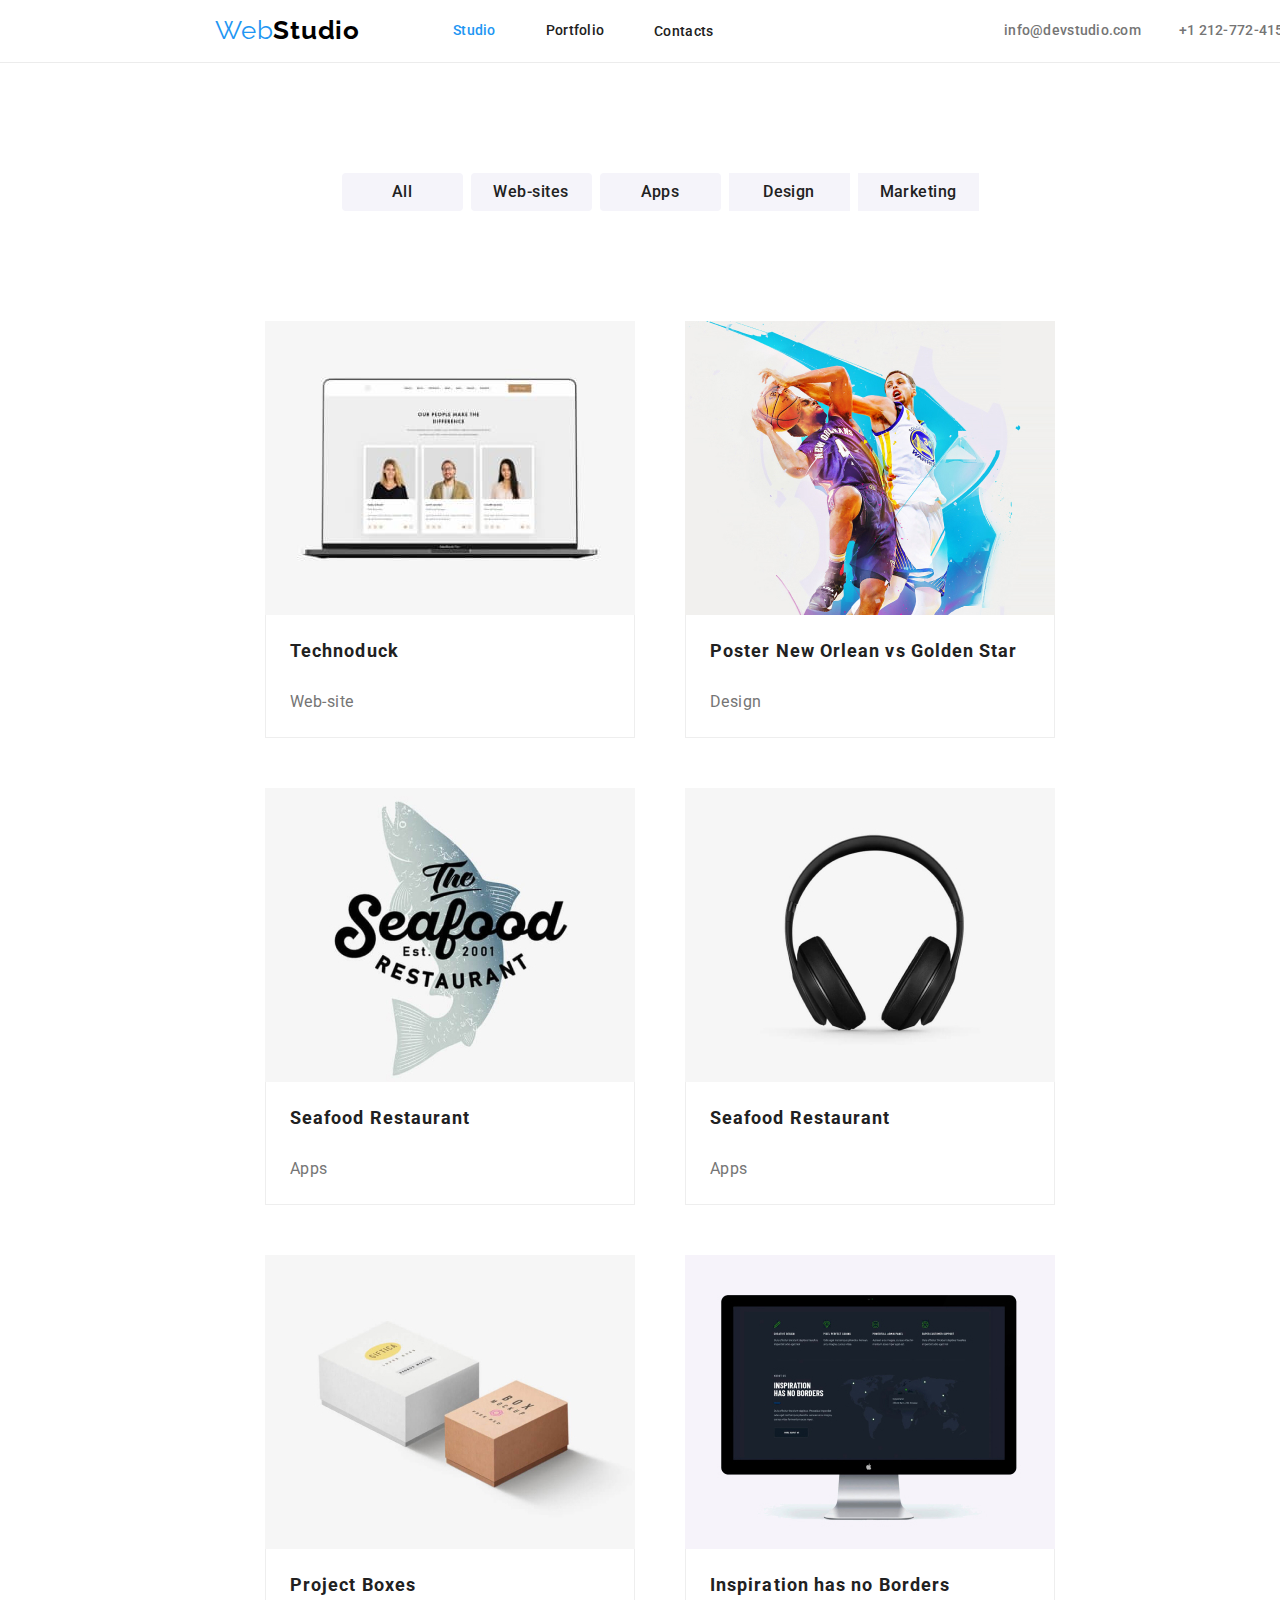
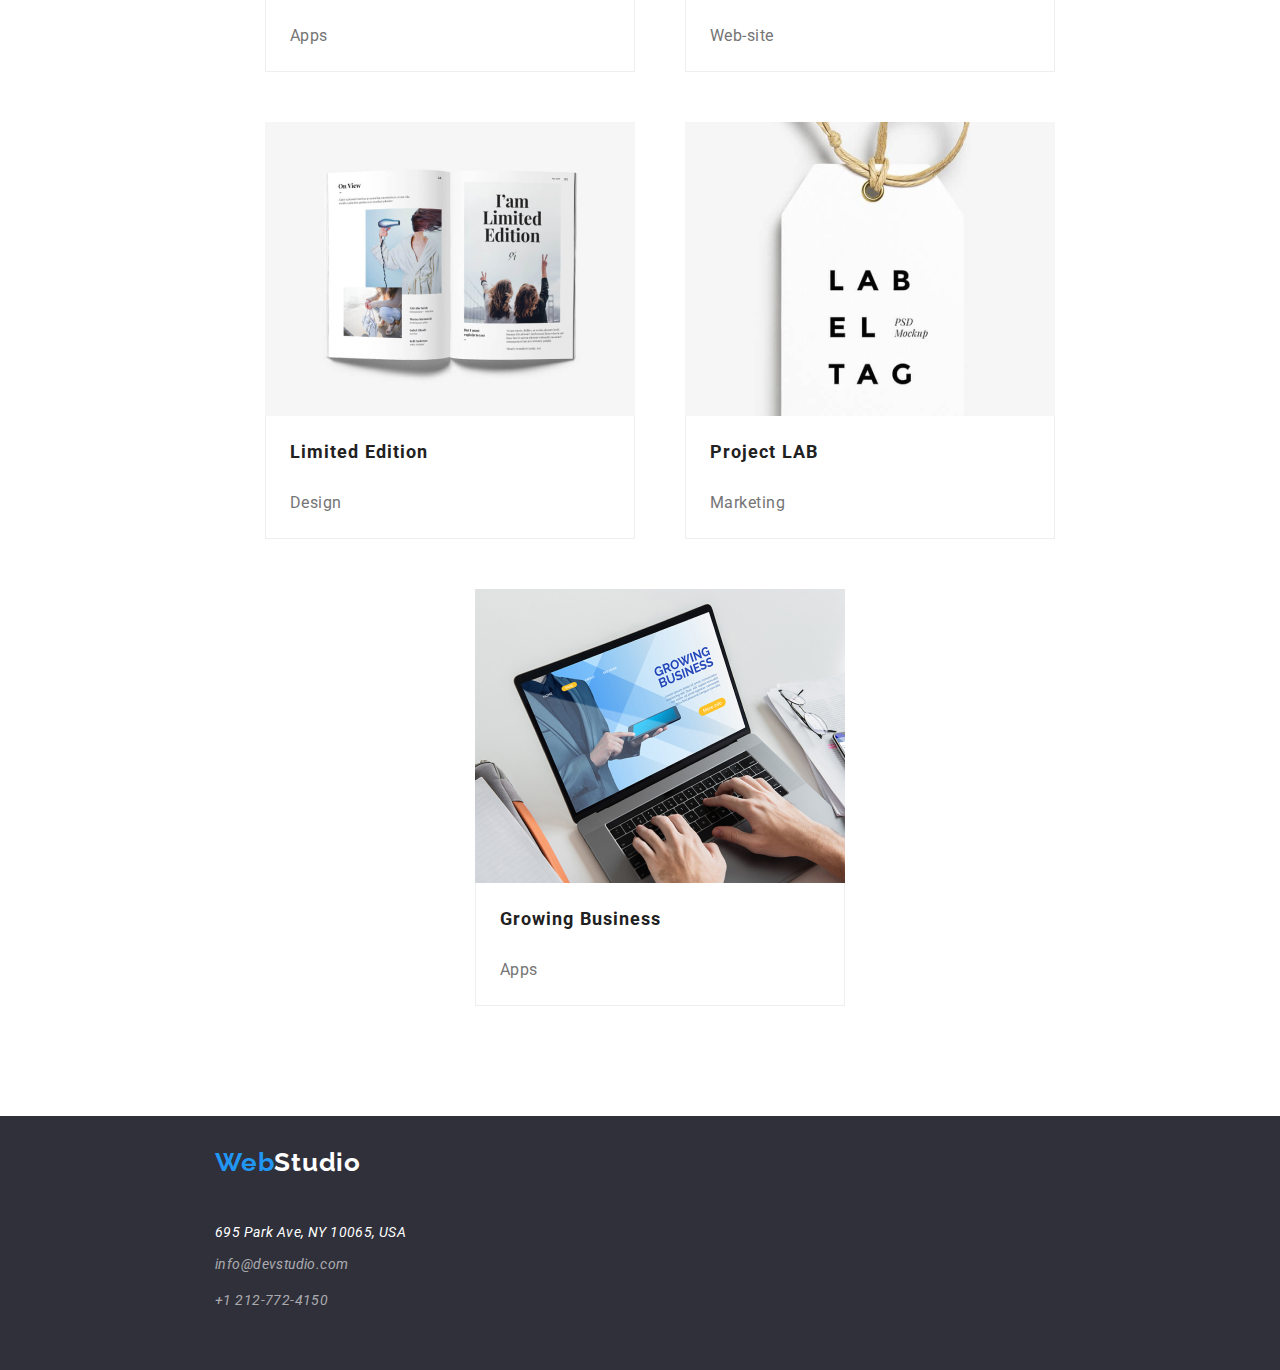
==== commit ef6f5cdb: "add some classes" ====
--- a/portofoliu.html
+++ b/portofoliu.html
@@ -78,7 +78,7 @@
                 width="370"
                 height="294"
               />
-              <br />
+
               <div class="name-function">
                 <p class="gallery-name">Technoduck</p>
 
@@ -92,11 +92,12 @@
                 width="370"
                 height="294"
               />
-              <br />
-              <p class="gallery-name">Poster New Orlean vs Golden Star</p>
-              <br />
-              <span class="gallery-function">Design</span>
-            </li>
+              <div class="name-function">
+                <p class="gallery-name">Poster New Orlean vs Golden Star</p>
+                <span class="gallery-function">Design</span>
+              </div>
+            </li>
+
             <li class="cards">
               <img
                 src="./images/seafood-3.jpg"
@@ -104,11 +105,12 @@
                 width="370"
                 height="294"
               />
-              <br />
-              <p class="gallery-name">Seafood Restaurant</p>
-              <br />
-              <span class="gallery-function">Apps</span>
-            </li>
+              <div class="name-function">
+                <p class="gallery-name">Seafood Restaurant</p>
+                <span class="gallery-function">Apps</span>
+              </div>
+            </li>
+
             <li class="cards">
               <img
                 src="./images/project-4.jpg"
@@ -116,11 +118,12 @@
                 width="370"
                 height="294"
               />
-              <br />
-              <p class="gallery-name">Project Prime</p>
-              <br />
-              <span class="gallery-function">Marketing</span>
-            </li>
+              <div class="name-function">
+                <p class="gallery-name">Seafood Restaurant</p>
+                <span class="gallery-function">Apps</span>
+              </div>
+            </li>
+
             <li class="cards">
               <img
                 src="./images/project-5.jpg"
@@ -128,11 +131,13 @@
                 width="370"
                 height="294"
               />
-              <br />
-              <p class="gallery-name">Project Boxes</p>
-              <br />
-              <span class="gallery-function">Apps</span>
-            </li>
+              <div class="name-function">
+                <p class="gallery-name">Project Boxes</p>
+
+                <span class="gallery-function">Apps</span>
+              </div>
+            </li>
+
             <li class="cards">
               <img
                 src="./images/inspiration-6.jpg"
@@ -140,10 +145,10 @@
                 width="370"
                 height="294"
               />
-              <br />
-              <p class="gallery-name">Inspiration has no Borders</p>
-              <br />
-              <span class="gallery-function">Web-site</span>
+              <div class="name-function">
+                <p class="gallery-name">Inspiration has no Borders</p>
+                <span class="gallery-function">Web-site</span>
+              </div>
             </li>
             <li class="cards">
               <img
@@ -152,10 +157,11 @@
                 width="370"
                 height="294"
               />
-              <br />
-              <p class="gallery-name">Limited Edition</p>
-              <br />
-              <span class="gallery-function">Design</span>
+              <div class="name-function">
+                <p class="gallery-name">Limited Edition</p>
+
+                <span class="gallery-function">Design</span>
+              </div>
             </li>
             <li class="cards">
               <img
@@ -164,10 +170,11 @@
                 width="370"
                 height="294"
               />
-              <br />
-              <p class="gallery-name">Project LAB</p>
-              <br />
-              <span class="gallery-function">Marketing</span>
+              <div class="name-function">
+                <p class="gallery-name">Project LAB</p>
+
+                <span class="gallery-function">Marketing</span>
+              </div>
             </li>
             <li class="cards">
               <img
@@ -176,10 +183,11 @@
                 width="370"
                 height="294"
               />
-              <br />
-              <p class="gallery-name">Growing Business</p>
-              <br />
-              <span class="gallery-function">Apps</span>
+              <div class="name-function">
+                <p class="gallery-name">Growing Business</p>
+
+                <span class="gallery-function">Apps</span>
+              </div>
             </li>
           </ul>
         </div>
